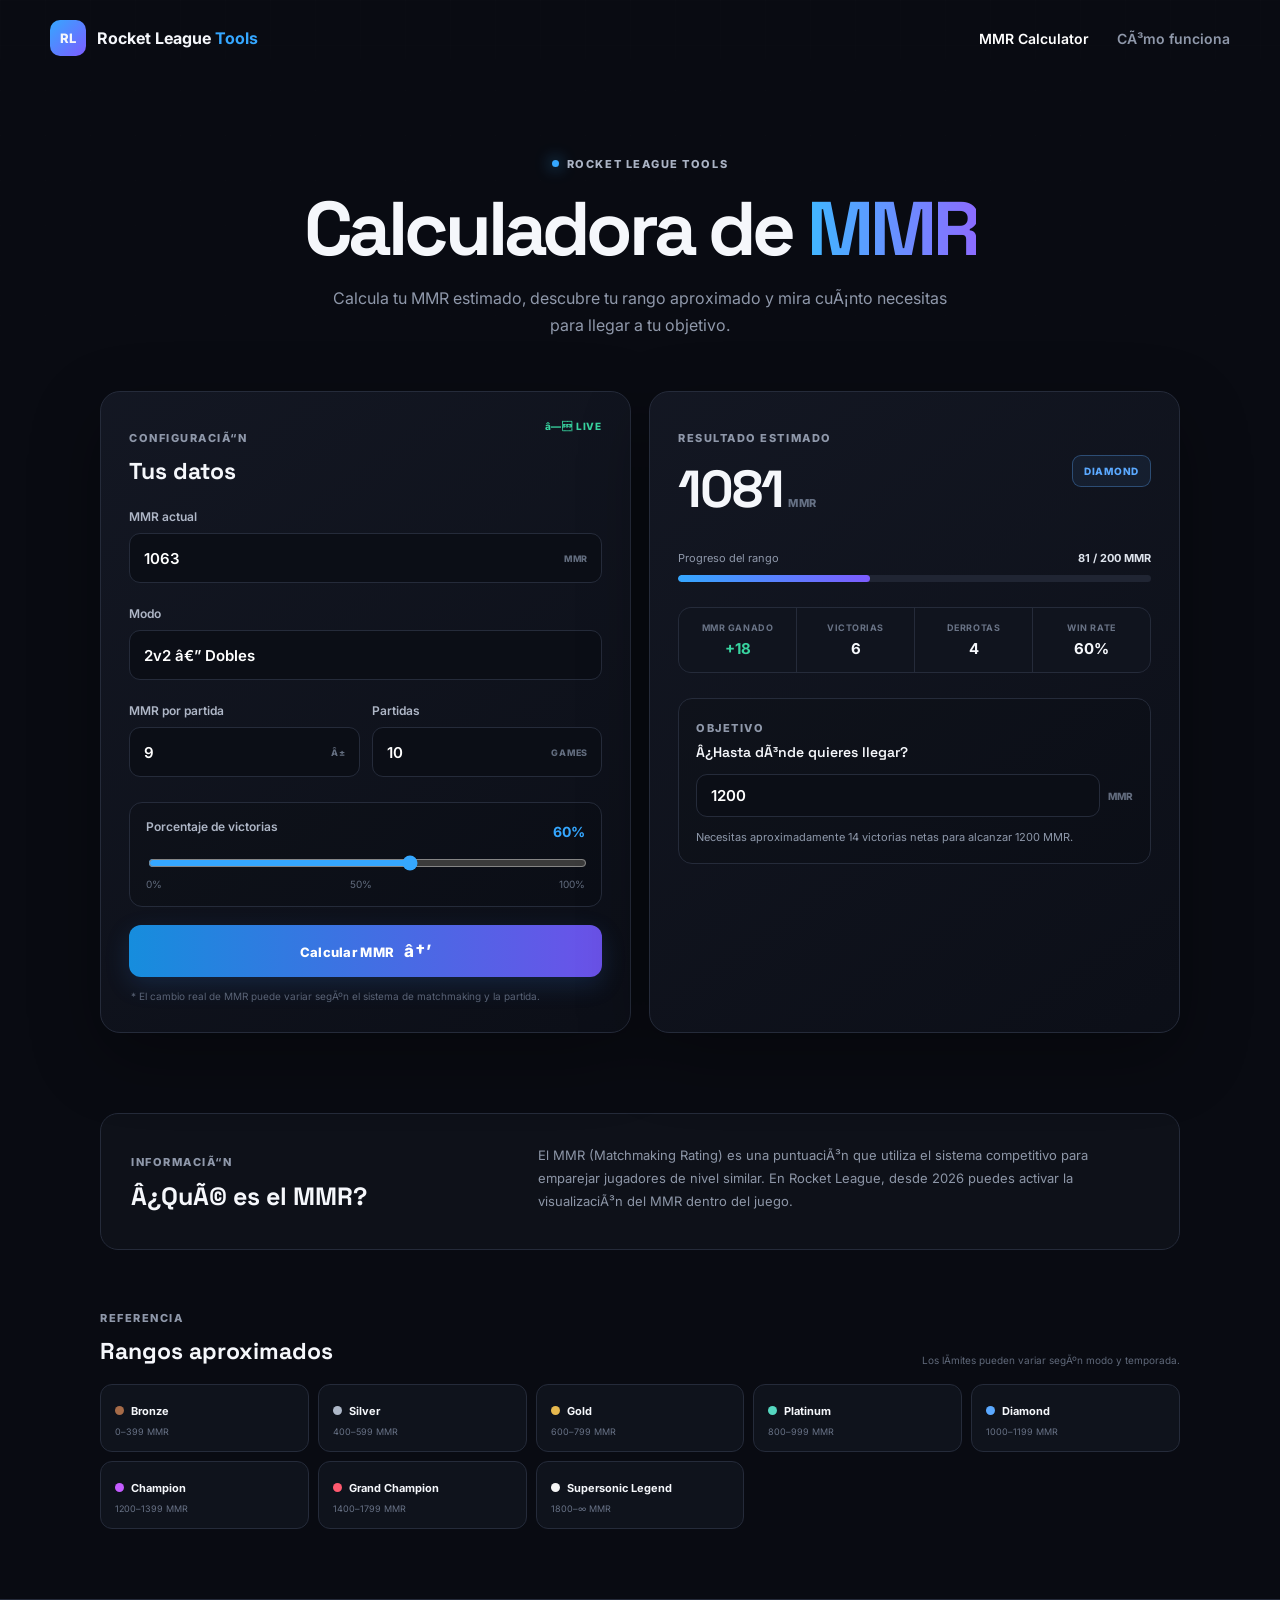
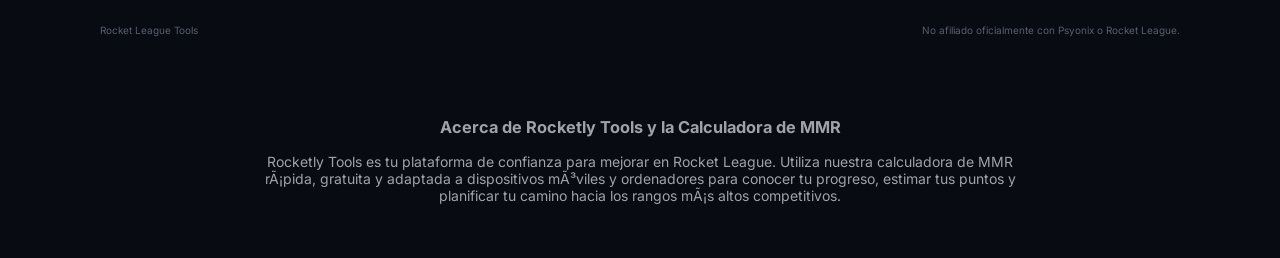
==== index.html @ 60bae9fc "Update index.html" ====
<!DOCTYPE html>
<html lang="es">
<head>
  <meta name="google-site-verification" content="QloQF7c6THnlkx6HVAvSTk
  <meta charset="UTF-8">
  <meta name="viewport" content="width=device-width, initial-scale=1.0">
  <meta name="theme-color" content="#090b12">
  <meta name="description" content="Rocket League Tools — calculadora de MMR rápida y responsive.">
  <title>Rocket League Tools — MMR Calculator</title>
  <link rel="canonical" href="https://hugocarrioncamero2011.github.io/rocketly-tools/">
  <meta property="og:title" content="Rocket League Tools – Calculadora de MMR">
<meta property="og:description" content="Calcula tu MMR estimado, descubre tu rango aproximado y mira cuánto necesitas para llegar a tu objetivo.">
<meta property="og:url" content="https://hugocarrioncamero2011.github.io/rocketly-tools/">
<meta property="og:type" content="website">
  <meta name="twitter:card" content="summary">
<meta name="twitter:title" content="Rocket League Tools – Calculadora de MMR">
<meta name="twitter:description" content="Calcula tu MMR estimado, descubre tu rango aproximado y mira cuánto necesitas para llegar a tu objetivo.">
  <link rel="stylesheet" href="style.css">
</head>
<body>
  <div class="bg-grid"></div>

  <header class="site-header">
   <a class="brand" href="#" title="Rocketly Tools - Calculadora de MMR para Rocket League">
      <span class="brand-mark">RL</span>
      <span>Rocket League <b>Tools</b></span>
    </a>
    <nav>
      <a class="active" href="#calculator">MMR Calculator</a>
      <a href="#how">Cómo funciona</a>
    </nav>
  </header>

  <main>
    <section class="hero">
      <div class="eyebrow"><span></span> ROCKET LEAGUE TOOLS</div>
      <h1>Calculadora de <em>MMR</em></h1>
      <p>Calcula tu MMR estimado, descubre tu rango aproximado y mira cuánto necesitas para llegar a tu objetivo.</p>
    </section>

    <section id="calculator" class="calculator-layout">
      <div class="card form-card">
        <div class="card-heading">
          <div>
            <p class="label">CONFIGURACIÓN</p>
            <h2>Tus datos</h2>
          </div>
          <div class="live-dot">● LIVE</div>
        </div>

        <div class="field">
          <label for="mmr">MMR actual</label>
          <div class="input-wrap">
            <input id="mmr" type="number" min="0" max="5000" value="1063" inputmode="numeric">
            <span>MMR</span>
          </div>
        </div>

        <div class="field">
          <label for="playlist">Modo</label>
          <select id="playlist">
            <option value="2v2">2v2 — Dobles</option>
            <option value="3v3">3v3 — Estándar</option>
            <option value="1v1">1v1 — Duelo</option>
          </select>
        </div>

        <div class="two-cols">
          <div class="field">
            <label for="change">MMR por partida</label>
            <div class="input-wrap">
              <input id="change" type="number" min="1" max="100" value="9" inputmode="numeric">
              <span>±</span>
            </div>
          </div>
          <div class="field">
            <label for="games">Partidas</label>
            <div class="input-wrap">
              <input id="games" type="number" min="0" max="1000" value="10" inputmode="numeric">
              <span>GAMES</span>
            </div>
          </div>
        </div>

        <div class="winrate-box">
          <div class="winrate-top">
            <label>Porcentaje de victorias</label>
            <strong id="winrateValue">60%</strong>
          </div>
          <input id="winrate" class="range" type="range" min="0" max="100" value="60">
          <div class="range-labels"><span>0%</span><span>50%</span><span>100%</span></div>
        </div>

        <button id="calculate" class="primary-btn">Calcular MMR <span>→</span></button>
        <p class="note">* El cambio real de MMR puede variar según el sistema de matchmaking y la partida.</p>
      </div>

      <div class="card result-card">
        <div class="result-top">
          <div>
            <p class="label">RESULTADO ESTIMADO</p>
            <div class="mmr-result"><span id="resultMmr">1072</span><small>MMR</small></div>
          </div>
          <div id="rankBadge" class="rank-badge diamond">DIAMOND III</div>
        </div>

        <div class="progress-section">
          <div class="progress-info">
            <span>Progreso del rango</span>
            <strong id="progressText">—</strong>
          </div>
          <div class="progress-track"><div id="progressBar" class="progress-bar"></div></div>
        </div>

        <div class="stats-grid">
          <div class="stat">
            <span>MMR ganado</span>
            <strong id="gained">+9</strong>
          </div>
          <div class="stat">
            <span>Victorias</span>
            <strong id="wins">6</strong>
          </div>
          <div class="stat">
            <span>Derrotas</span>
            <strong id="losses">4</strong>
          </div>
          <div class="stat">
            <span>Win rate</span>
            <strong id="resultWinrate">60%</strong>
          </div>
        </div>

        <div class="target-box">
          <div>
            <span class="label">OBJETIVO</span>
            <h3>¿Hasta dónde quieres llegar?</h3>
          </div>
          <div class="target-row">
            <input id="target" type="number" min="0" max="5000" value="1200" inputmode="numeric">
            <span>MMR</span>
          </div>
          <div id="targetResult" class="target-result">Necesitas aproximadamente 16 victorias netas para alcanzar 1200 MMR.</div>
        </div>
      </div>
    </section>

    <section id="how" class="info-section">
      <div>
        <p class="label">INFORMACIÓN</p>
        <h2>¿Qué es el MMR?</h2>
      </div>
      <p>El MMR (Matchmaking Rating) es una puntuación que utiliza el sistema competitivo para emparejar jugadores de nivel similar. En Rocket League, desde 2026 puedes activar la visualización del MMR dentro del juego.</p>
    </section>

    <section class="ranks-section">
      <div class="section-title">
        <div>
          <p class="label">REFERENCIA</p>
          <h2>Rangos aproximados</h2>
        </div>
        <span>Los límites pueden variar según modo y temporada.</span>
      </div>
      <div id="rankList" class="rank-list"></div>
    </section>
  </main>

  <footer>
    <span>Rocket League Tools</span>
    <span>No afiliado oficialmente con Psyonix o Rocket League.</span>
  </footer>
  <section style="padding: 40px 20px; max-width: 800px; margin: 0 auto; color: #a1a1aa; font-size: 14px; text-align: center;">
    <h3>Acerca de Rocketly Tools y la Calculadora de MMR</h3>
    <p>Rocketly Tools es tu plataforma de confianza para mejorar en Rocket League. Utiliza nuestra calculadora de MMR rápida, gratuita y adaptada a dispositivos móviles y ordenadores para conocer tu progreso, estimar tus puntos y planificar tu camino hacia los rangos más altos competitivos.</p>
</section>

  <script src="script.js"></script>
</body>
</html>
---- style.css ----
@import url('https://fonts.googleapis.com/css2?family=Inter:wght@400;500;600;700;800&family=Space+Grotesk:wght@500;600;700&display=swap');

:root{
  --bg:#090b12;
  --panel:#10131d;
  --panel2:#151925;
  --border:#252b3a;
  --text:#f5f7fb;
  --muted:#8f98aa;
  --accent:#35a7ff;
  --accent2:#7c5cff;
  --green:#38d39f;
  --danger:#ff6b81;
  --shadow:0 24px 70px rgba(0,0,0,.32);
}
*{box-sizing:border-box}
html{scroll-behavior:smooth}
body{
  margin:0;background:var(--bg);color:var(--text);
  font-family:Inter,system-ui,sans-serif;min-height:100vh;overflow-x:hidden
}
.bg-grid{
  position:fixed;inset:0;pointer-events:none;opacity:.35;
  background-image:linear-gradient(rgba(255,255,255,.025) 1px,transparent 1px),
  linear-gradient(90deg,rgba(255,255,255,.025) 1px,transparent 1px);
  background-size:45px 45px;
  mask-image:linear-gradient(to bottom,black,transparent 78%)
}
.site-header{
  width:min(1180px,calc(100% - 40px));margin:auto;height:76px;
  display:flex;align-items:center;justify-content:space-between;position:relative;z-index:2
}
.brand{display:flex;align-items:center;gap:11px;color:var(--text);text-decoration:none;font-weight:700}
.brand b{color:var(--accent)}
.brand-mark{
  width:36px;height:36px;border-radius:10px;display:grid;place-items:center;
  background:linear-gradient(135deg,var(--accent),var(--accent2));font-size:13px;font-weight:800
}
nav{display:flex;gap:28px}
nav a{color:var(--muted);text-decoration:none;font-size:14px;font-weight:600}
nav a:hover,nav a.active{color:#fff}
main{width:min(1080px,calc(100% - 40px));margin:auto;position:relative;z-index:1}
.hero{text-align:center;padding:75px 0 52px}
.eyebrow,.label{font-size:11px;letter-spacing:.14em;font-weight:800;color:var(--muted)}
.eyebrow{display:inline-flex;align-items:center;gap:8px;color:#aab3c4}
.eyebrow span{width:7px;height:7px;border-radius:50%;background:var(--accent);box-shadow:0 0 16px var(--accent)}
.hero h1{
  font-family:"Space Grotesk",sans-serif;font-size:clamp(42px,7vw,76px);
  line-height:1;margin:20px 0 18px;letter-spacing:-.055em
}
.hero h1 em{font-style:normal;background:linear-gradient(90deg,#40b7ff,#8b6cff);
  -webkit-background-clip:text;background-clip:text;color:transparent}
.hero p{max-width:640px;margin:auto;color:var(--muted);font-size:16px;line-height:1.7}
.calculator-layout{display:grid;grid-template-columns:1fr 1fr;gap:18px}
.card{
  background:linear-gradient(145deg,rgba(20,24,36,.96),rgba(12,15,24,.98));
  border:1px solid var(--border);border-radius:20px;box-shadow:var(--shadow)
}
.form-card{padding:28px}
.card-heading,.result-top,.progress-info,.winrate-top,.section-title{display:flex;justify-content:space-between;align-items:flex-start}
.card-heading h2,.section-title h2{font:700 23px "Space Grotesk";margin:7px 0 0}
.live-dot{font-size:10px;color:var(--green);font-weight:800;letter-spacing:.08em}
.field{margin-top:23px}
.field label,.winrate-top label{display:block;font-size:12px;color:#aeb6c6;font-weight:600;margin-bottom:9px}
.input-wrap{position:relative}
input,select{
  width:100%;height:50px;border-radius:11px;border:1px solid var(--border);
  background:#0b0e16;color:#fff;outline:none;padding:0 14px;font:600 15px Inter;
  transition:.2s
}
.input-wrap input{padding-right:58px}
.input-wrap span{position:absolute;right:14px;top:50%;transform:translateY(-50%);
  font-size:9px;font-weight:800;color:#626c7e;letter-spacing:.08em}
input:focus,select:focus{border-color:#3d8fca;box-shadow:0 0 0 3px rgba(53,167,255,.08)}
select{appearance:none}
.two-cols{display:grid;grid-template-columns:1fr 1fr;gap:12px}
.winrate-box{margin-top:25px;padding:16px;border:1px solid var(--border);border-radius:13px;background:rgba(0,0,0,.13)}
.winrate-top{align-items:center}
.winrate-top strong{font-size:14px;color:var(--accent)}
.range{height:auto;padding:0;border:0;accent-color:var(--accent);background:transparent;margin-top:12px}
.range-labels{display:flex;justify-content:space-between;color:#626c7e;font-size:10px;margin-top:3px}
.primary-btn{
  width:100%;height:52px;border:0;border-radius:12px;margin-top:18px;cursor:pointer;
  color:white;font:800 13px Inter;letter-spacing:.02em;
  background:linear-gradient(90deg,#168ddd,#6b52e9);box-shadow:0 8px 24px rgba(53,130,230,.18)
}
.primary-btn:hover{filter:brightness(1.1);transform:translateY(-1px)}
.primary-btn span{margin-left:7px;font-size:17px}
.note{color:#596376;font-size:10px;line-height:1.5;margin:12px 2px 0}
.result-card{padding:28px}
.result-top{align-items:center}
.mmr-result{font:800 52px "Space Grotesk";letter-spacing:-.04em;margin-top:8px}
.mmr-result small{font:800 11px Inter;color:#657084;letter-spacing:.08em;margin-left:5px}
.rank-badge{padding:9px 11px;border-radius:9px;font-size:10px;font-weight:800;letter-spacing:.07em;background:rgba(53,167,255,.1);color:#55b6ff;border:1px solid rgba(53,167,255,.2)}
.progress-section{margin-top:29px}
.progress-info{font-size:11px;color:var(--muted);align-items:center}
.progress-info strong{color:#dfe5ee}
.progress-track{height:7px;background:#202533;border-radius:20px;margin-top:10px;overflow:hidden}
.progress-bar{height:100%;width:0;border-radius:20px;background:linear-gradient(90deg,var(--accent),var(--accent2));transition:.4s}
.stats-grid{display:grid;grid-template-columns:repeat(4,1fr);gap:1px;margin:25px 0;background:var(--border);border:1px solid var(--border);border-radius:13px;overflow:hidden}
.stat{background:#10141e;padding:14px 8px;text-align:center}
.stat span{display:block;color:#697386;font-size:9px;font-weight:700;text-transform:uppercase;letter-spacing:.06em}
.stat strong{display:block;margin-top:6px;font-size:15px}
.stat:nth-child(1) strong{color:var(--green)}
.target-box{border:1px solid var(--border);border-radius:14px;padding:17px;background:rgba(0,0,0,.12)}
.target-box h3{font:600 14px "Space Grotesk";margin:7px 0 13px}
.target-row{display:flex;align-items:center;gap:8px}
.target-row input{height:43px}
.target-row span{font-size:10px;color:#626c7e;font-weight:800}
.target-result{font-size:11px;line-height:1.5;color:#8e98aa;margin-top:12px}
.info-section{
  display:grid;grid-template-columns:.75fr 1.25fr;gap:40px;margin:80px 0 50px;
  padding:30px;border:1px solid var(--border);border-radius:18px;background:#0e1119
}
.info-section h2{font:700 25px "Space Grotesk";margin:7px 0}
.info-section>p{color:#8d96a7;line-height:1.75;font-size:13px;margin:0}
.ranks-section{padding-bottom:70px}
.section-title{align-items:end;margin-bottom:18px}
.section-title>span{color:#5f6879;font-size:10px}
.rank-list{display:grid;grid-template-columns:repeat(5,1fr);gap:9px}
.rank-item{padding:14px;border:1px solid var(--border);border-radius:12px;background:#0f131c}
.rank-item .dot{width:9px;height:9px;border-radius:50%;background:var(--rank-color);display:inline-block;margin-right:7px}
.rank-item strong{font-size:11px}
.rank-item small{display:block;color:#687286;font-size:9px;margin-top:7px}
footer{
  border-top:1px solid var(--border);padding:24px max(20px,calc((100vw - 1080px)/2));
  display:flex;justify-content:space-between;color:#555e70;font-size:10px;gap:20px
}
@media(max-width:800px){
  .site-header{height:64px;width:min(100% - 28px,1080px)}
  nav{display:none}
  main{width:calc(100% - 28px)}
  .hero{padding:55px 0 35px}
  .hero h1{font-size:46px}
  .calculator-layout{grid-template-columns:1fr}
  .info-section{grid-template-columns:1fr;gap:12px;margin-top:55px}
  .rank-list{grid-template-columns:repeat(2,1fr)}
  footer{flex-direction:column;padding:22px 14px}
}
@media(max-width:430px){
  .hero h1{font-size:39px}
  .form-card,.result-card{padding:20px}
  .two-cols{gap:8px}
  .stats-grid{grid-template-columns:repeat(2,1fr)}
  .mmr-result{font-size:43px}
  .rank-badge{font-size:8px;padding:8px}
}
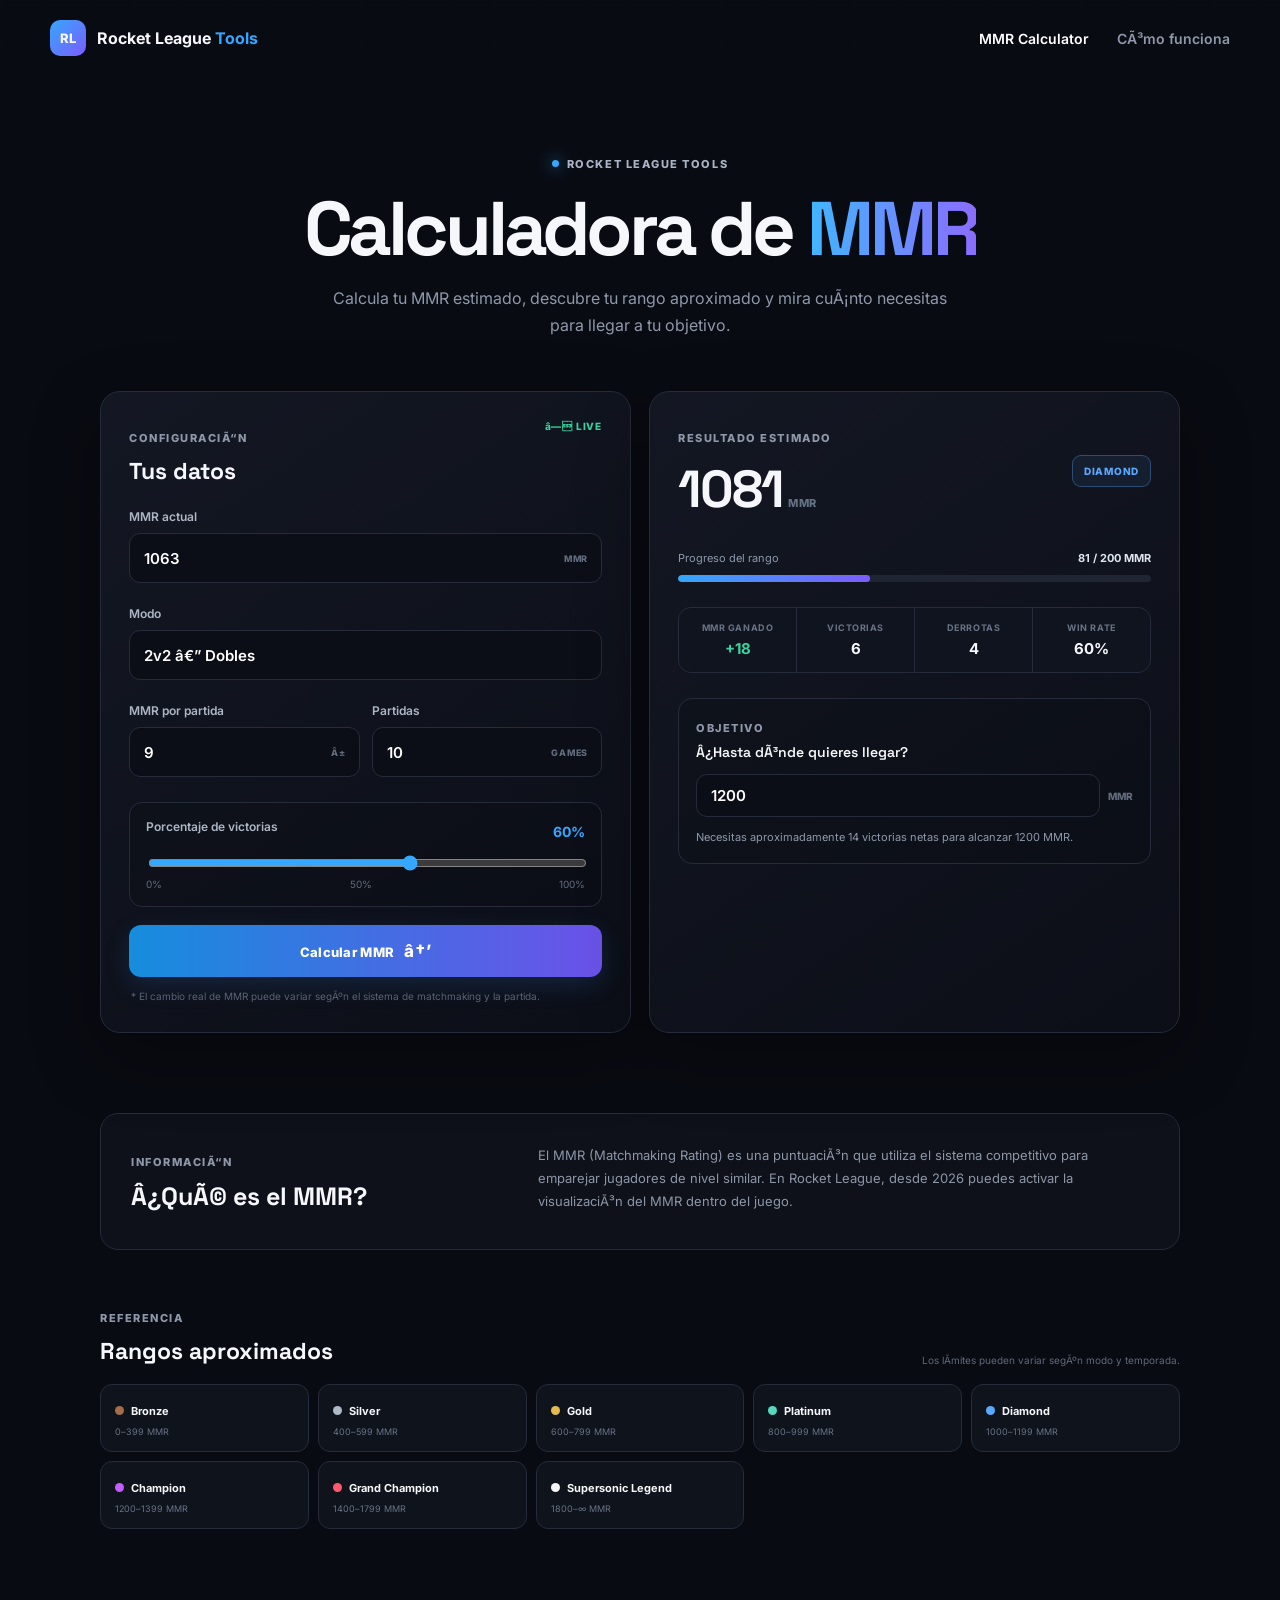
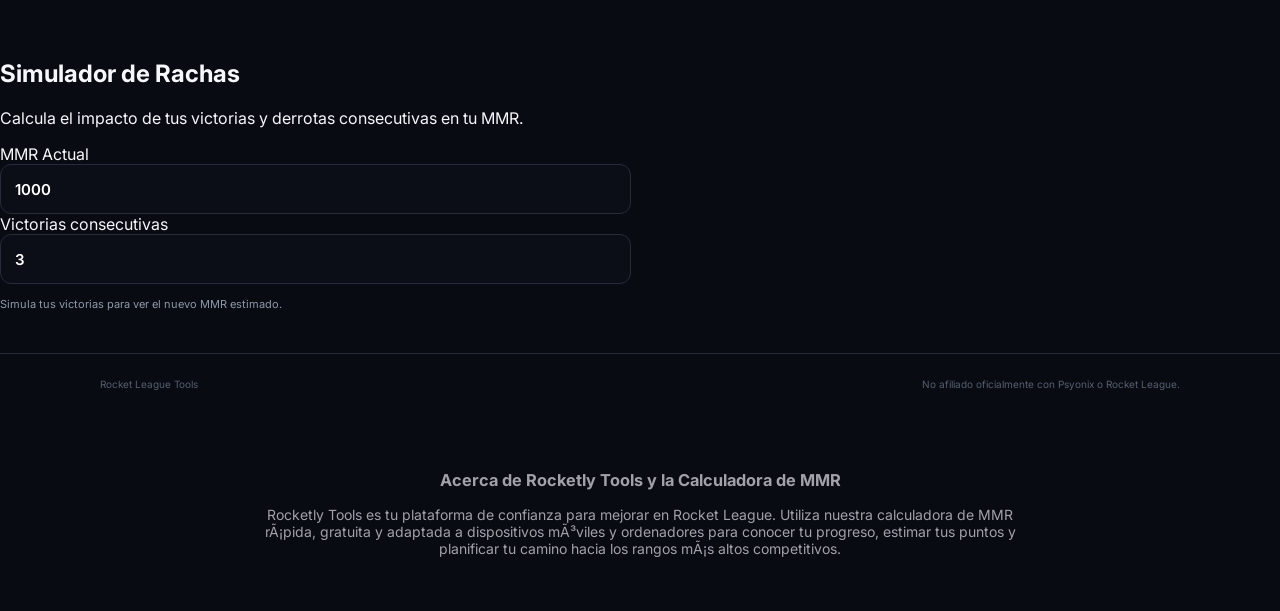
==== commit 8b1292d6: "Update index.html" ====
--- a/index.html
+++ b/index.html
@@ -164,6 +164,21 @@
       <div id="rankList" class="rank-list"></div>
     </section>
   </main>
+  <section id="streak-calculator" class="calculator-layout" style="margin-top: 40px; margin-bottom: 40px;">
+    <div class="calculator-card">
+        <h2>Simulador de Rachas</h2>
+        <p>Calcula el impacto de tus victorias y derrotas consecutivas en tu MMR.</p>
+        <div class="input-group">
+            <label for="currentStreakMMR">MMR Actual</label>
+            <input id="currentStreakMMR" type="number" min="0" max="5000" value="1000" inputmode="numeric">
+        </div>
+        <div class="input-group">
+            <label for="winsStreak">Victorias consecutivas</label>
+            <input id="winsStreak" type="number" min="0" max="50" value="3" inputmode="numeric">
+        </div>
+        <div id="streakResult" class="target-result">Simula tus victorias para ver el nuevo MMR estimado.</div>
+    </div>
+</section>
 
   <footer>
     <span>Rocket League Tools</span>
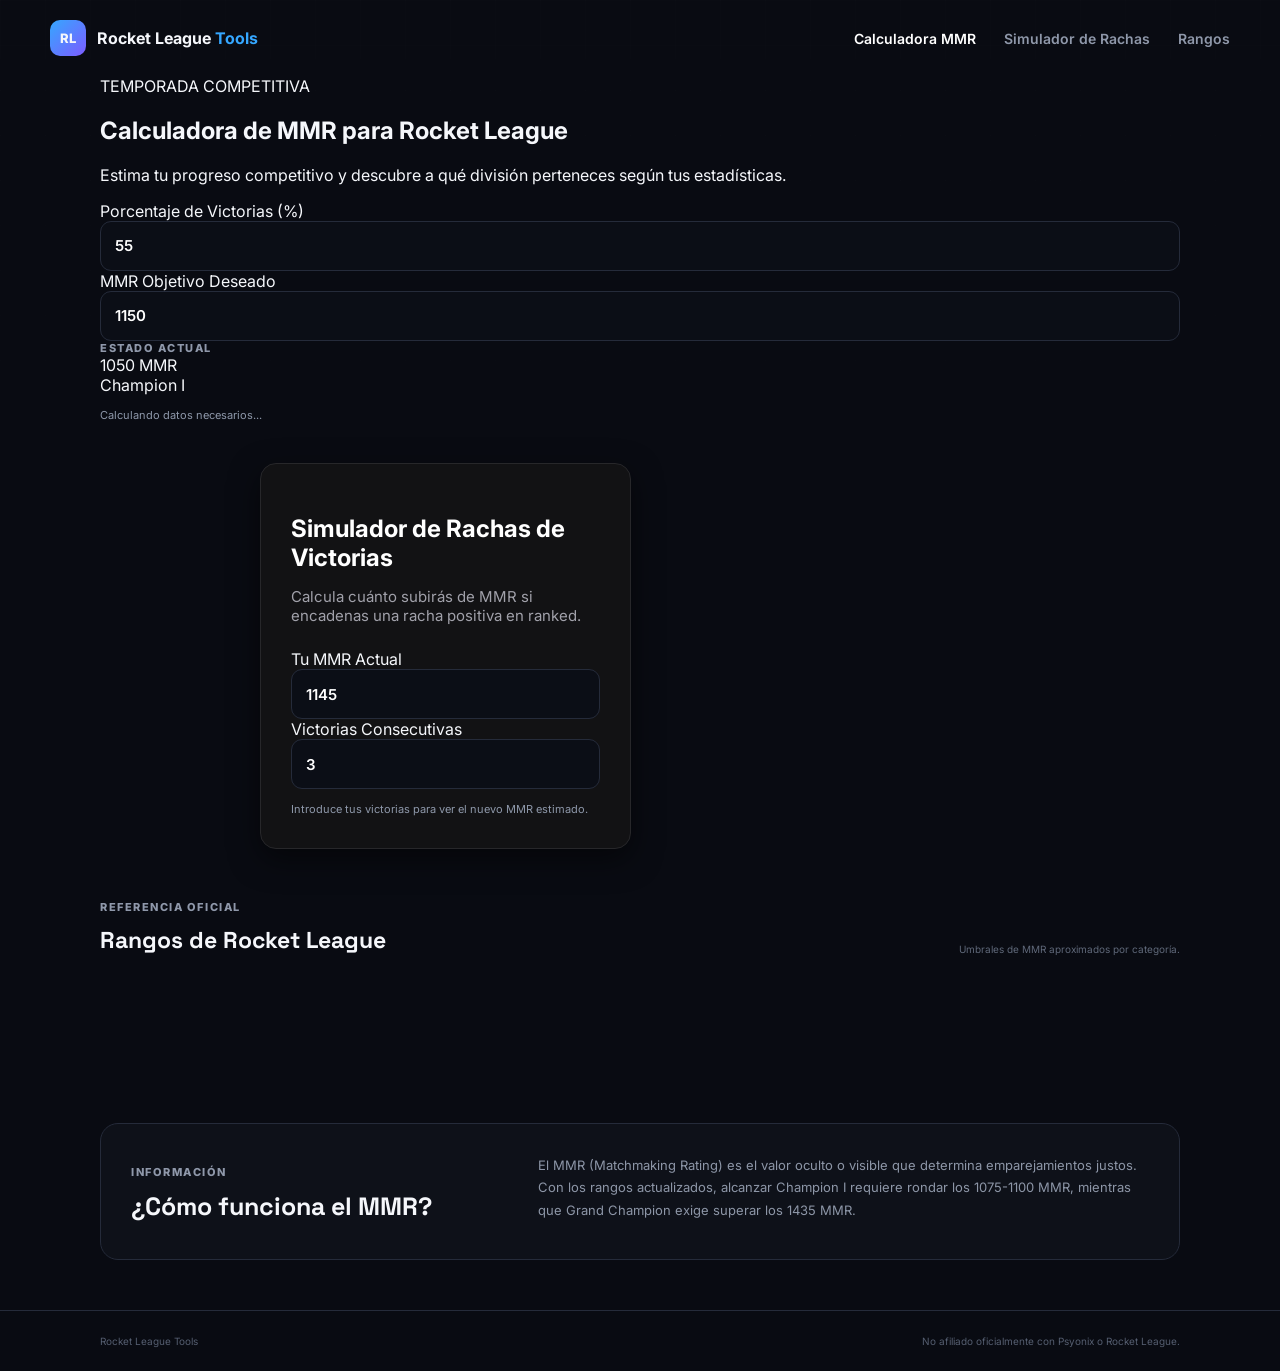
==== commit 6bd7ca1a: "Update index.html" ====
--- a/index.html
+++ b/index.html
@@ -1,194 +1,108 @@
 <!DOCTYPE html>
 <html lang="es">
 <head>
-  <meta name="google-site-verification" content="QloQF7c6THnlkx6HVAvSTk
-  <meta charset="UTF-8">
-  <meta name="viewport" content="width=device-width, initial-scale=1.0">
-  <meta name="theme-color" content="#090b12">
-  <meta name="description" content="Rocket League Tools — calculadora de MMR rápida y responsive.">
-  <title>Rocket League Tools — MMR Calculator</title>
-  <link rel="canonical" href="https://hugocarrioncamero2011.github.io/rocketly-tools/">
-  <meta property="og:title" content="Rocket League Tools – Calculadora de MMR">
-<meta property="og:description" content="Calcula tu MMR estimado, descubre tu rango aproximado y mira cuánto necesitas para llegar a tu objetivo.">
-<meta property="og:url" content="https://hugocarrioncamero2011.github.io/rocketly-tools/">
-<meta property="og:type" content="website">
-  <meta name="twitter:card" content="summary">
-<meta name="twitter:title" content="Rocket League Tools – Calculadora de MMR">
-<meta name="twitter:description" content="Calcula tu MMR estimado, descubre tu rango aproximado y mira cuánto necesitas para llegar a tu objetivo.">
-  <link rel="stylesheet" href="style.css">
+    <meta name="google-site-verification" content="Q1oQf7C6Thn1kx6HVASTk">
+    <meta charset="UTF-8">
+    <meta name="viewport" content="width=device-width, initial-scale=1.0">
+    <meta name="theme-color" content="#090b12">
+    <meta name="description" content="Rocketly Tools - Calculadora de MMR y rachas para Rocket League. Comprueba tus rangos y planifica tus partidas.">
+    <title>Rocketly Tools — Calculadora de MMR y Rachas para Rocket League</title>
+    <link rel="canonical" href="https://hugocarrioncamero2011.github.io/rocketly-tools/">
+    <meta property="og:title" content="Rocketly Tools - Calculadora de MMR y Rachas">
+    <meta property="og:description" content="Calcula tu MMR estimado, descubre tu rango real en Rocket League y simula tus rachas de victorias.">
+    <meta property="og:url" content="https://hugocarrioncamero2011.github.io/rocketly-tools/">
+    <meta property="og:type" content="website">
+    <meta name="twitter:card" content="summary">
+    <meta name="twitter:title" content="Rocketly Tools - Calculadora de MMR">
+    <meta name="twitter:description" content="Herramientas profesionales y rápidas para jugadores de Rocket League.">
+    <link rel="stylesheet" href="style.css">
 </head>
 <body>
-  <div class="bg-grid"></div>
+    <div class="bg-grid"></div>
 
-  <header class="site-header">
-   <a class="brand" href="#" title="Rocketly Tools - Calculadora de MMR para Rocket League">
-      <span class="brand-mark">RL</span>
-      <span>Rocket League <b>Tools</b></span>
-    </a>
-    <nav>
-      <a class="active" href="#calculator">MMR Calculator</a>
-      <a href="#how">Cómo funciona</a>
-    </nav>
-  </header>
+    <header class="site-header">
+        <a class="brand" href="#" title="Rocketly Tools - Calculadora de MMR para Rocket League">
+            <span class="brand-mark">RL</span>
+            <span>Rocket League <b>Tools</b></span>
+        </a>
+        <nav>
+            <a class="active" href="#calculator">Calculadora MMR</a>
+            <a href="#streak-calculator">Simulador de Rachas</a>
+            <a href="#ranks">Rangos</a>
+        </nav>
+    </header>
 
-  <main>
-    <section class="hero">
-      <div class="eyebrow"><span></span> ROCKET LEAGUE TOOLS</div>
-      <h1>Calculadora de <em>MMR</em></h1>
-      <p>Calcula tu MMR estimado, descubre tu rango aproximado y mira cuánto necesitas para llegar a tu objetivo.</p>
-    </section>
+    <main>
+        <!-- HERO / CALCULADORA DE MMR -->
+        <section id="calculator" class="hero-section">
+            <div class="hero-content">
+                <span class="badge">TEMPORADA COMPETITIVA</span>
+                <h1>Calculadora de MMR para Rocket League</h1>
+                <p>Estima tu progreso competitivo y descubre a qué división perteneces según tus estadísticas.</p>
+            </div>
 
-    <section id="calculator" class="calculator-layout">
-      <div class="card form-card">
-        <div class="card-heading">
-          <div>
-            <p class="label">CONFIGURACIÓN</p>
-            <h2>Tus datos</h2>
-          </div>
-          <div class="live-dot">● LIVE</div>
-        </div>
+            <div class="calculator-card">
+                <div class="input-group">
+                    <label for="winrate">Porcentaje de Victorias (%)</label>
+                    <input id="winrate" type="number" min="0" max="100" value="55" inputmode="numeric">
+                </div>
+                <div class="input-group">
+                    <label for="target">MMR Objetivo Deseado</label>
+                    <input id="target" type="number" min="0" max="3000" value="1150" inputmode="numeric">
+                </div>
+                <div class="result-box">
+                    <div class="label">ESTADO ACTUAL</div>
+                    <div id="resultMmr" class="big-number">1050 MMR</div>
+                    <div id="resultRank" class="rank-name">Champion I</div>
+                </div>
+                <div id="targetResult" class="target-result">Calculando datos necesarios...</div>
+            </div>
+        </section>
 
-        <div class="field">
-          <label for="mmr">MMR actual</label>
-          <div class="input-wrap">
-            <input id="mmr" type="number" min="0" max="5000" value="1063" inputmode="numeric">
-            <span>MMR</span>
-          </div>
-        </div>
+        <!-- SIMULADOR DE RACHAS -->
+        <section id="streak-calculator" class="calculator-layout">
+            <div class="calculator-card">
+                <h2>Simulador de Rachas de Victorias</h2>
+                <p>Calcula cuánto subirás de MMR si encadenas una racha positiva en ranked.</p>
+                <div class="input-group">
+                    <label for="currentStreakMMR">Tu MMR Actual</label>
+                    <input id="currentStreakMMR" type="number" min="0" max="3000" value="1145" inputmode="numeric">
+                </div>
+                <div class="input-group">
+                    <label for="winsStreak">Victorias Consecutivas</label>
+                    <input id="winsStreak" type="number" min="0" max="50" value="3" inputmode="numeric">
+                </div>
+                <div id="streakResult" class="target-result">Introduce tus victorias para ver el nuevo MMR estimado.</div>
+            </div>
+        </section>
 
-        <div class="field">
-          <label for="playlist">Modo</label>
-          <select id="playlist">
-            <option value="2v2">2v2 — Dobles</option>
-            <option value="3v3">3v3 — Estándar</option>
-            <option value="1v1">1v1 — Duelo</option>
-          </select>
-        </div>
+        <!-- SECCIÓN DE RANGOS REALES -->
+        <section id="ranks" class="ranks-section">
+            <div class="section-title">
+                <div>
+                    <p class="label">REFERENCIA OFICIAL</p>
+                    <h2>Rangos de Rocket League</h2>
+                </div>
+                <span>Umbrales de MMR aproximados por categoría.</span>
+            </div>
+            <div id="rankList" class="rank-list"></div>
+        </section>
 
-        <div class="two-cols">
-          <div class="field">
-            <label for="change">MMR por partida</label>
-            <div class="input-wrap">
-              <input id="change" type="number" min="1" max="100" value="9" inputmode="numeric">
-              <span>±</span>
+        <!-- INFORMACIÓN SEO -->
+        <section class="info-section">
+            <div>
+                <p class="label">INFORMACIÓN</p>
+                <h2>¿Cómo funciona el MMR?</h2>
             </div>
-          </div>
-          <div class="field">
-            <label for="games">Partidas</label>
-            <div class="input-wrap">
-              <input id="games" type="number" min="0" max="1000" value="10" inputmode="numeric">
-              <span>GAMES</span>
-            </div>
-          </div>
-        </div>
+            <p>El MMR (Matchmaking Rating) es el valor oculto o visible que determina emparejamientos justos. Con los rangos actualizados, alcanzar Champion I requiere rondar los 1075-1100 MMR, mientras que Grand Champion exige superar los 1435 MMR.</p>
+        </section>
+    </main>
 
-        <div class="winrate-box">
-          <div class="winrate-top">
-            <label>Porcentaje de victorias</label>
-            <strong id="winrateValue">60%</strong>
-          </div>
-          <input id="winrate" class="range" type="range" min="0" max="100" value="60">
-          <div class="range-labels"><span>0%</span><span>50%</span><span>100%</span></div>
-        </div>
+    <footer class="footer">
+        <span>Rocket League Tools</span>
+        <span>No afiliado oficialmente con Psyonix o Rocket League.</span>
+    </footer>
 
-        <button id="calculate" class="primary-btn">Calcular MMR <span>→</span></button>
-        <p class="note">* El cambio real de MMR puede variar según el sistema de matchmaking y la partida.</p>
-      </div>
-
-      <div class="card result-card">
-        <div class="result-top">
-          <div>
-            <p class="label">RESULTADO ESTIMADO</p>
-            <div class="mmr-result"><span id="resultMmr">1072</span><small>MMR</small></div>
-          </div>
-          <div id="rankBadge" class="rank-badge diamond">DIAMOND III</div>
-        </div>
-
-        <div class="progress-section">
-          <div class="progress-info">
-            <span>Progreso del rango</span>
-            <strong id="progressText">—</strong>
-          </div>
-          <div class="progress-track"><div id="progressBar" class="progress-bar"></div></div>
-        </div>
-
-        <div class="stats-grid">
-          <div class="stat">
-            <span>MMR ganado</span>
-            <strong id="gained">+9</strong>
-          </div>
-          <div class="stat">
-            <span>Victorias</span>
-            <strong id="wins">6</strong>
-          </div>
-          <div class="stat">
-            <span>Derrotas</span>
-            <strong id="losses">4</strong>
-          </div>
-          <div class="stat">
-            <span>Win rate</span>
-            <strong id="resultWinrate">60%</strong>
-          </div>
-        </div>
-
-        <div class="target-box">
-          <div>
-            <span class="label">OBJETIVO</span>
-            <h3>¿Hasta dónde quieres llegar?</h3>
-          </div>
-          <div class="target-row">
-            <input id="target" type="number" min="0" max="5000" value="1200" inputmode="numeric">
-            <span>MMR</span>
-          </div>
-          <div id="targetResult" class="target-result">Necesitas aproximadamente 16 victorias netas para alcanzar 1200 MMR.</div>
-        </div>
-      </div>
-    </section>
-
-    <section id="how" class="info-section">
-      <div>
-        <p class="label">INFORMACIÓN</p>
-        <h2>¿Qué es el MMR?</h2>
-      </div>
-      <p>El MMR (Matchmaking Rating) es una puntuación que utiliza el sistema competitivo para emparejar jugadores de nivel similar. En Rocket League, desde 2026 puedes activar la visualización del MMR dentro del juego.</p>
-    </section>
-
-    <section class="ranks-section">
-      <div class="section-title">
-        <div>
-          <p class="label">REFERENCIA</p>
-          <h2>Rangos aproximados</h2>
-        </div>
-        <span>Los límites pueden variar según modo y temporada.</span>
-      </div>
-      <div id="rankList" class="rank-list"></div>
-    </section>
-  </main>
-  <section id="streak-calculator" class="calculator-layout" style="margin-top: 40px; margin-bottom: 40px;">
-    <div class="calculator-card">
-        <h2>Simulador de Rachas</h2>
-        <p>Calcula el impacto de tus victorias y derrotas consecutivas en tu MMR.</p>
-        <div class="input-group">
-            <label for="currentStreakMMR">MMR Actual</label>
-            <input id="currentStreakMMR" type="number" min="0" max="5000" value="1000" inputmode="numeric">
-        </div>
-        <div class="input-group">
-            <label for="winsStreak">Victorias consecutivas</label>
-            <input id="winsStreak" type="number" min="0" max="50" value="3" inputmode="numeric">
-        </div>
-        <div id="streakResult" class="target-result">Simula tus victorias para ver el nuevo MMR estimado.</div>
-    </div>
-</section>
-
-  <footer>
-    <span>Rocket League Tools</span>
-    <span>No afiliado oficialmente con Psyonix o Rocket League.</span>
-  </footer>
-  <section style="padding: 40px 20px; max-width: 800px; margin: 0 auto; color: #a1a1aa; font-size: 14px; text-align: center;">
-    <h3>Acerca de Rocketly Tools y la Calculadora de MMR</h3>
-    <p>Rocketly Tools es tu plataforma de confianza para mejorar en Rocket League. Utiliza nuestra calculadora de MMR rápida, gratuita y adaptada a dispositivos móviles y ordenadores para conocer tu progreso, estimar tus puntos y planificar tu camino hacia los rangos más altos competitivos.</p>
-</section>
-
-  <script src="script.js"></script>
+    <script src="script.js"></script>
 </body>
 </html>
--- a/style.css
+++ b/style.css
@@ -145,3 +145,26 @@
   .mmr-result{font-size:43px}
   .rank-badge{font-size:8px;padding:8px}
 }
+/* Estilos mejorados para el Simulador de Rachas */
+#streak-calculator {
+    max-width: 800px;
+    margin: 40px auto;
+    padding: 0 20px;
+}
+#streak-calculator .calculator-card {
+    background: #121214;
+    border: 1px solid #27272a;
+    border-radius: 16px;
+    padding: 30px;
+    box-shadow: 0 10px 30px rgba(0,0,0,0.5);
+}
+#streak-calculator h2 {
+    font-size: 24px;
+    margin-bottom: 8px;
+    color: #fff;
+}
+#streak-calculator p {
+    color: #a1a1aa;
+    font-size: 15px;
+    margin-bottom: 24px;
+}
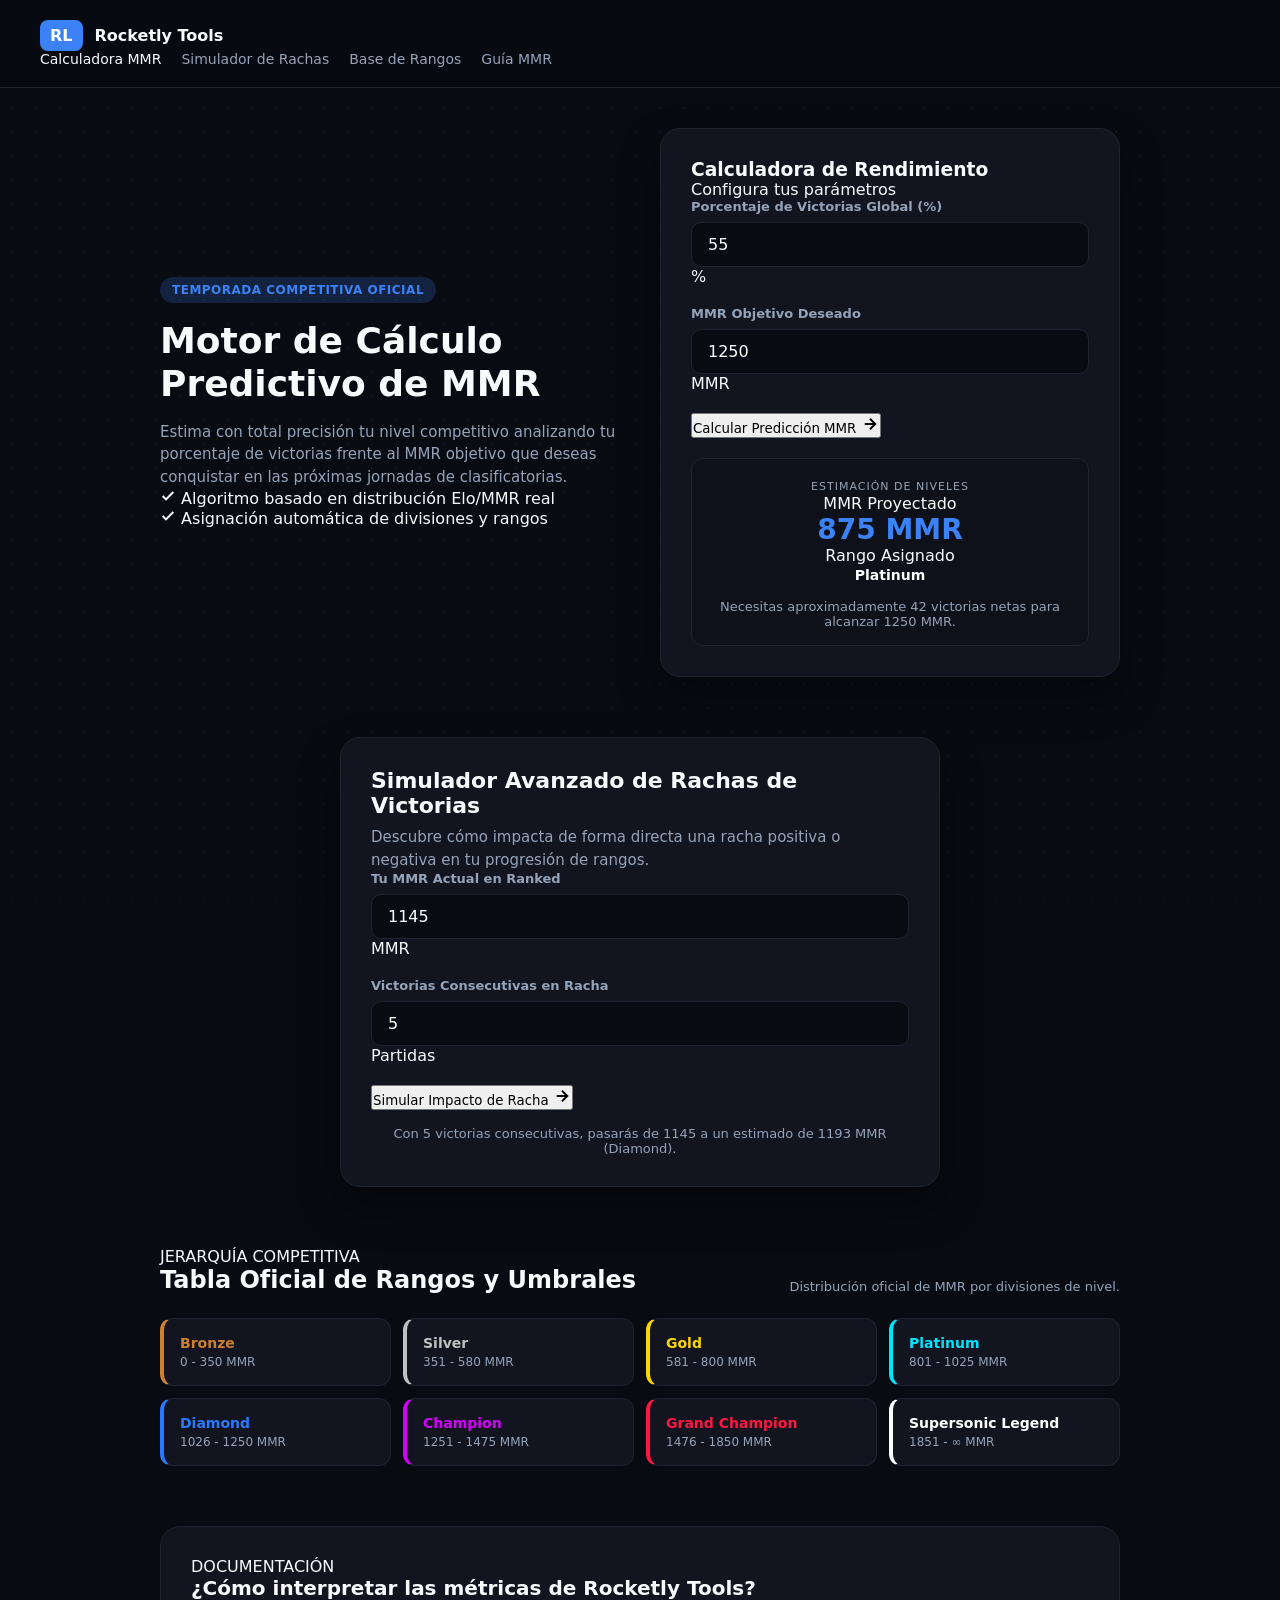
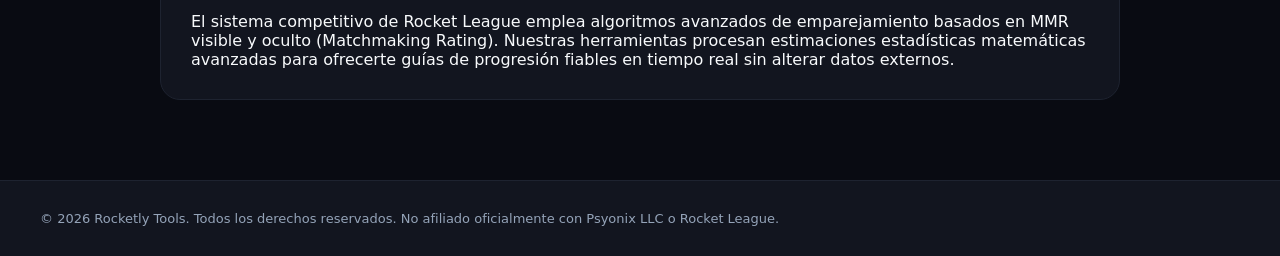
==== commit 68a23ae4: "Update index.html" ====
--- a/index.html
+++ b/index.html
@@ -5,102 +5,174 @@
     <meta charset="UTF-8">
     <meta name="viewport" content="width=device-width, initial-scale=1.0">
     <meta name="theme-color" content="#090b12">
-    <meta name="description" content="Rocketly Tools - Calculadora de MMR y rachas para Rocket League. Comprueba tus rangos y planifica tus partidas.">
-    <title>Rocketly Tools — Calculadora de MMR y Rachas para Rocket League</title>
+    <meta name="description" content="Rocketly Tools - Suite avanzada de herramientas profesionales, calculadora de MMR y simulador de rachas para Rocket League.">
+    <title>Rocketly Tools — Suite Profesional de Utilidades para Rocket League</title>
     <link rel="canonical" href="https://hugocarrioncamero2011.github.io/rocketly-tools/">
-    <meta property="og:title" content="Rocketly Tools - Calculadora de MMR y Rachas">
-    <meta property="og:description" content="Calcula tu MMR estimado, descubre tu rango real en Rocket League y simula tus rachas de victorias.">
+    <meta property="og:title" content="Rocketly Tools - Calculadora de MMR y Rachas Pro">
+    <meta property="og:description" content="Calcula tu MMR estimado con precisión, analiza rangos oficiales y simula tus rachas competitivas.">
     <meta property="og:url" content="https://hugocarrioncamero2011.github.io/rocketly-tools/">
     <meta property="og:type" content="website">
-    <meta name="twitter:card" content="summary">
-    <meta name="twitter:title" content="Rocketly Tools - Calculadora de MMR">
-    <meta name="twitter:description" content="Herramientas profesionales y rápidas para jugadores de Rocket League.">
+    <meta name="twitter:card" content="summary_large_image">
+    <meta name="twitter:title" content="Rocketly Tools - Rocket League Utilities">
+    <meta name="twitter:description" content="Herramientas de alto rendimiento para jugadores competitivos de Rocket League.">
     <link rel="stylesheet" href="style.css">
 </head>
 <body>
     <div class="bg-grid"></div>
+    <div class="ambient-glow"></div>
 
     <header class="site-header">
-        <a class="brand" href="#" title="Rocketly Tools - Calculadora de MMR para Rocket League">
-            <span class="brand-mark">RL</span>
-            <span>Rocket League <b>Tools</b></span>
-        </a>
-        <nav>
-            <a class="active" href="#calculator">Calculadora MMR</a>
-            <a href="#streak-calculator">Simulador de Rachas</a>
-            <a href="#ranks">Rangos</a>
-        </nav>
+        <div class="header-container">
+            <a class="brand" href="#" title="Rocketly Tools - Inicio">
+                <span class="brand-mark">RL</span>
+                <span class="brand-text">Rocketly <b>Tools</b></span>
+            </a>
+            <nav class="site-nav">
+                <a class="nav-link active" href="#calculator">Calculadora MMR</a>
+                <a class="nav-link" href="#streak-calculator">Simulador de Rachas</a>
+                <a class="nav-link" href="#ranks">Base de Rangos</a>
+                <a class="nav-link" href="#info">Guía MMR</a>
+            </nav>
+        </div>
     </header>
 
-    <main>
-        <!-- HERO / CALCULADORA DE MMR -->
+    <main class="main-content">
+        <!-- SECCIÓN HERO Y CALCULADORA DE MMR -->
         <section id="calculator" class="hero-section">
             <div class="hero-content">
-                <span class="badge">TEMPORADA COMPETITIVA</span>
-                <h1>Calculadora de MMR para Rocket League</h1>
-                <p>Estima tu progreso competitivo y descubre a qué división perteneces según tus estadísticas.</p>
+                <div class="badge-wrapper">
+                    <span class="badge">TEMPORADA COMPETITIVA OFICIAL</span>
+                </div>
+                <h1>Motor de Cálculo Predictivo de MMR</h1>
+                <p class="hero-description">
+                    Estima con total precisión tu nivel competitivo analizando tu porcentaje de victorias frente al MMR objetivo que deseas conquistar en las próximas jornadas de clasificatorias.
+                </p>
+                <div class="feature-bullets">
+                    <div class="bullet-item">
+                        <svg width="16" height="16" viewBox="0 0 24 24" fill="none" stroke="currentColor" stroke-width="3"><polyline points="20 6 9 17 4 12"></polyline></svg>
+                        <span>Algoritmo basado en distribución Elo/MMR real</span>
+                    </div>
+                    <div class="bullet-item">
+                        <svg width="16" height="16" viewBox="0 0 24 24" fill="none" stroke="currentColor" stroke-width="3"><polyline points="20 6 9 17 4 12"></polyline></svg>
+                        <span>Asignación automática de divisiones y rangos</span>
+                    </div>
+                </div>
             </div>
 
             <div class="calculator-card">
+                <div class="card-header">
+                    <h3>Calculadora de Rendimiento</h3>
+                    <span class="card-subtitle">Configura tus parámetros</span>
+                </div>
+
                 <div class="input-group">
-                    <label for="winrate">Porcentaje de Victorias (%)</label>
-                    <input id="winrate" type="number" min="0" max="100" value="55" inputmode="numeric">
+                    <label for="winrate">Porcentaje de Victorias Global (%)</label>
+                    <div class="input-wrapper">
+                        <input id="winrate" type="number" min="0" max="100" value="55" inputmode="numeric" placeholder="Ej: 55">
+                        <span class="input-unit">%</span>
+                    </div>
                 </div>
+
                 <div class="input-group">
                     <label for="target">MMR Objetivo Deseado</label>
-                    <input id="target" type="number" min="0" max="3000" value="1150" inputmode="numeric">
+                    <div class="input-wrapper">
+                        <input id="target" type="number" min="0" max="3000" value="1250" inputmode="numeric" placeholder="Ej: 1250">
+                        <span class="input-unit">MMR</span>
+                    </div>
                 </div>
-                <div class="result-box">
-                    <div class="label">ESTADO ACTUAL</div>
-                    <div id="resultMmr" class="big-number">1050 MMR</div>
-                    <div id="resultRank" class="rank-name">Champion I</div>
+
+                <button id="btnCalculateMMR" class="primary-btn">
+                    <span>Calcular Predicción MMR</span>
+                    <svg width="18" height="18" viewBox="0 0 24 24" fill="none" stroke="currentColor" stroke-width="2.5"><line x1="5" y1="12" x2="19" y2="12"></line><polyline points="12 5 19 12 12 19"></polyline></svg>
+                </button>
+
+                <div id="resultContainer" class="result-box">
+                    <div class="result-header">
+                        <span class="label">ESTIMACIÓN DE NIVELES</span>
+                        <div class="status-dot"></div>
+                    </div>
+                    <div class="result-grid">
+                        <div class="result-item">
+                            <span class="sublabel">MMR Proyectado</span>
+                            <div id="resultMmr" class="big-number">-- MMR</div>
+                        </div>
+                        <div class="result-item">
+                            <span class="sublabel">Rango Asignado</span>
+                            <div id="resultRank" class="rank-name">Pendiente de cálculo</div>
+                        </div>
+                    </div>
+                    <div id="targetResult" class="target-result">Introduce tus valores y pulsa calcular para iniciar el motor.</div>
                 </div>
-                <div id="targetResult" class="target-result">Calculando datos necesarios...</div>
             </div>
         </section>
 
-        <!-- SIMULADOR DE RACHAS -->
+        <!-- SECCIÓN SIMULADOR DE RACHAS -->
         <section id="streak-calculator" class="calculator-layout">
-            <div class="calculator-card">
-                <h2>Simulador de Rachas de Victorias</h2>
-                <p>Calcula cuánto subirás de MMR si encadenas una racha positiva en ranked.</p>
-                <div class="input-group">
-                    <label for="currentStreakMMR">Tu MMR Actual</label>
-                    <input id="currentStreakMMR" type="number" min="0" max="3000" value="1145" inputmode="numeric">
+            <div class="calculator-card wide-card">
+                <div class="card-header">
+                    <h2>Simulador Avanzado de Rachas de Victorias</h2>
+                    <p class="card-subtitle">Descubre cómo impacta de forma directa una racha positiva o negativa en tu progresión de rangos.</p>
                 </div>
-                <div class="input-group">
-                    <label for="winsStreak">Victorias Consecutivas</label>
-                    <input id="winsStreak" type="number" min="0" max="50" value="3" inputmode="numeric">
+
+                <div class="form-grid">
+                    <div class="input-group">
+                        <label for="currentStreakMMR">Tu MMR Actual en Ranked</label>
+                        <div class="input-wrapper">
+                            <input id="currentStreakMMR" type="number" min="0" max="3000" value="1145" inputmode="numeric">
+                            <span class="input-unit">MMR</span>
+                        </div>
+                    </div>
+                    <div class="input-group">
+                        <label for="winsStreak">Victorias Consecutivas en Racha</label>
+                        <div class="input-wrapper">
+                            <input id="winsStreak" type="number" min="0" max="100" value="5" inputmode="numeric">
+                            <span class="input-unit">Partidas</span>
+                        </div>
+                    </div>
                 </div>
-                <div id="streakResult" class="target-result">Introduce tus victorias para ver el nuevo MMR estimado.</div>
+
+                <button id="btnCalculateStreak" class="primary-btn">
+                    <span>Simular Impacto de Racha</span>
+                    <svg width="18" height="18" viewBox="0 0 24 24" fill="none" stroke="currentColor" stroke-width="2.5"><line x1="5" y1="12" x2="19" y2="12"></line><polyline points="12 5 19 12 12 19"></polyline></svg>
+                </button>
+
+                <div id="streakResult" class="target-result highlight-result">
+                    Configura los datos y pulsa el botón para simular tu racha.
+                </div>
             </div>
         </section>
 
-        <!-- SECCIÓN DE RANGOS REALES -->
+        <!-- SECCIÓN DE RANGOS OFICIALES -->
         <section id="ranks" class="ranks-section">
             <div class="section-title">
                 <div>
-                    <p class="label">REFERENCIA OFICIAL</p>
-                    <h2>Rangos de Rocket League</h2>
+                    <p class="label">JERARQUÍA COMPETITIVA</p>
+                    <h2>Tabla Oficial de Rangos y Umbrales</h2>
                 </div>
-                <span>Umbrales de MMR aproximados por categoría.</span>
+                <span>Distribución oficial de MMR por divisiones de nivel.</span>
             </div>
             <div id="rankList" class="rank-list"></div>
         </section>
 
-        <!-- INFORMACIÓN SEO -->
-        <section class="info-section">
-            <div>
-                <p class="label">INFORMACIÓN</p>
-                <h2>¿Cómo funciona el MMR?</h2>
+        <!-- SECCIÓN DE INFORMACIÓN Y SEO -->
+        <section id="info" class="info-section">
+            <div class="info-grid">
+                <div>
+                    <p class="label">DOCUMENTACIÓN</p>
+                    <h2>¿Cómo interpretar las métricas de Rocketly Tools?</h2>
+                </div>
+                <p>
+                    El sistema competitivo de Rocket League emplea algoritmos avanzados de emparejamiento basados en MMR visible y oculto (Matchmaking Rating). Nuestras herramientas procesan estimaciones estadísticas matemáticas avanzadas para ofrecerte guías de progresión fiables en tiempo real sin alterar datos externos.
+                </p>
             </div>
-            <p>El MMR (Matchmaking Rating) es el valor oculto o visible que determina emparejamientos justos. Con los rangos actualizados, alcanzar Champion I requiere rondar los 1075-1100 MMR, mientras que Grand Champion exige superar los 1435 MMR.</p>
         </section>
     </main>
 
     <footer class="footer">
-        <span>Rocket League Tools</span>
-        <span>No afiliado oficialmente con Psyonix o Rocket League.</span>
+        <div class="footer-content">
+            <span>© 2026 Rocketly Tools. Todos los derechos reservados.</span>
+            <span>No afiliado oficialmente con Psyonix LLC o Rocket League.</span>
+        </div>
     </footer>
 
     <script src="script.js"></script>
--- a/style.css
+++ b/style.css
@@ -1,170 +1,280 @@
-@import url('https://fonts.googleapis.com/css2?family=Inter:wght@400;500;600;700;800&family=Space+Grotesk:wght@500;600;700&display=swap');
-
-:root{
-  --bg:#090b12;
-  --panel:#10131d;
-  --panel2:#151925;
-  --border:#252b3a;
-  --text:#f5f7fb;
-  --muted:#8f98aa;
-  --accent:#35a7ff;
-  --accent2:#7c5cff;
-  --green:#38d39f;
-  --danger:#ff6b81;
-  --shadow:0 24px 70px rgba(0,0,0,.32);
-}
-*{box-sizing:border-box}
-html{scroll-behavior:smooth}
-body{
-  margin:0;background:var(--bg);color:var(--text);
-  font-family:Inter,system-ui,sans-serif;min-height:100vh;overflow-x:hidden
-}
-.bg-grid{
-  position:fixed;inset:0;pointer-events:none;opacity:.35;
-  background-image:linear-gradient(rgba(255,255,255,.025) 1px,transparent 1px),
-  linear-gradient(90deg,rgba(255,255,255,.025) 1px,transparent 1px);
-  background-size:45px 45px;
-  mask-image:linear-gradient(to bottom,black,transparent 78%)
-}
-.site-header{
-  width:min(1180px,calc(100% - 40px));margin:auto;height:76px;
-  display:flex;align-items:center;justify-content:space-between;position:relative;z-index:2
-}
-.brand{display:flex;align-items:center;gap:11px;color:var(--text);text-decoration:none;font-weight:700}
-.brand b{color:var(--accent)}
-.brand-mark{
-  width:36px;height:36px;border-radius:10px;display:grid;place-items:center;
-  background:linear-gradient(135deg,var(--accent),var(--accent2));font-size:13px;font-weight:800
-}
-nav{display:flex;gap:28px}
-nav a{color:var(--muted);text-decoration:none;font-size:14px;font-weight:600}
-nav a:hover,nav a.active{color:#fff}
-main{width:min(1080px,calc(100% - 40px));margin:auto;position:relative;z-index:1}
-.hero{text-align:center;padding:75px 0 52px}
-.eyebrow,.label{font-size:11px;letter-spacing:.14em;font-weight:800;color:var(--muted)}
-.eyebrow{display:inline-flex;align-items:center;gap:8px;color:#aab3c4}
-.eyebrow span{width:7px;height:7px;border-radius:50%;background:var(--accent);box-shadow:0 0 16px var(--accent)}
-.hero h1{
-  font-family:"Space Grotesk",sans-serif;font-size:clamp(42px,7vw,76px);
-  line-height:1;margin:20px 0 18px;letter-spacing:-.055em
-}
-.hero h1 em{font-style:normal;background:linear-gradient(90deg,#40b7ff,#8b6cff);
-  -webkit-background-clip:text;background-clip:text;color:transparent}
-.hero p{max-width:640px;margin:auto;color:var(--muted);font-size:16px;line-height:1.7}
-.calculator-layout{display:grid;grid-template-columns:1fr 1fr;gap:18px}
-.card{
-  background:linear-gradient(145deg,rgba(20,24,36,.96),rgba(12,15,24,.98));
-  border:1px solid var(--border);border-radius:20px;box-shadow:var(--shadow)
-}
-.form-card{padding:28px}
-.card-heading,.result-top,.progress-info,.winrate-top,.section-title{display:flex;justify-content:space-between;align-items:flex-start}
-.card-heading h2,.section-title h2{font:700 23px "Space Grotesk";margin:7px 0 0}
-.live-dot{font-size:10px;color:var(--green);font-weight:800;letter-spacing:.08em}
-.field{margin-top:23px}
-.field label,.winrate-top label{display:block;font-size:12px;color:#aeb6c6;font-weight:600;margin-bottom:9px}
-.input-wrap{position:relative}
-input,select{
-  width:100%;height:50px;border-radius:11px;border:1px solid var(--border);
-  background:#0b0e16;color:#fff;outline:none;padding:0 14px;font:600 15px Inter;
-  transition:.2s
-}
-.input-wrap input{padding-right:58px}
-.input-wrap span{position:absolute;right:14px;top:50%;transform:translateY(-50%);
-  font-size:9px;font-weight:800;color:#626c7e;letter-spacing:.08em}
-input:focus,select:focus{border-color:#3d8fca;box-shadow:0 0 0 3px rgba(53,167,255,.08)}
-select{appearance:none}
-.two-cols{display:grid;grid-template-columns:1fr 1fr;gap:12px}
-.winrate-box{margin-top:25px;padding:16px;border:1px solid var(--border);border-radius:13px;background:rgba(0,0,0,.13)}
-.winrate-top{align-items:center}
-.winrate-top strong{font-size:14px;color:var(--accent)}
-.range{height:auto;padding:0;border:0;accent-color:var(--accent);background:transparent;margin-top:12px}
-.range-labels{display:flex;justify-content:space-between;color:#626c7e;font-size:10px;margin-top:3px}
-.primary-btn{
-  width:100%;height:52px;border:0;border-radius:12px;margin-top:18px;cursor:pointer;
-  color:white;font:800 13px Inter;letter-spacing:.02em;
-  background:linear-gradient(90deg,#168ddd,#6b52e9);box-shadow:0 8px 24px rgba(53,130,230,.18)
-}
-.primary-btn:hover{filter:brightness(1.1);transform:translateY(-1px)}
-.primary-btn span{margin-left:7px;font-size:17px}
-.note{color:#596376;font-size:10px;line-height:1.5;margin:12px 2px 0}
-.result-card{padding:28px}
-.result-top{align-items:center}
-.mmr-result{font:800 52px "Space Grotesk";letter-spacing:-.04em;margin-top:8px}
-.mmr-result small{font:800 11px Inter;color:#657084;letter-spacing:.08em;margin-left:5px}
-.rank-badge{padding:9px 11px;border-radius:9px;font-size:10px;font-weight:800;letter-spacing:.07em;background:rgba(53,167,255,.1);color:#55b6ff;border:1px solid rgba(53,167,255,.2)}
-.progress-section{margin-top:29px}
-.progress-info{font-size:11px;color:var(--muted);align-items:center}
-.progress-info strong{color:#dfe5ee}
-.progress-track{height:7px;background:#202533;border-radius:20px;margin-top:10px;overflow:hidden}
-.progress-bar{height:100%;width:0;border-radius:20px;background:linear-gradient(90deg,var(--accent),var(--accent2));transition:.4s}
-.stats-grid{display:grid;grid-template-columns:repeat(4,1fr);gap:1px;margin:25px 0;background:var(--border);border:1px solid var(--border);border-radius:13px;overflow:hidden}
-.stat{background:#10141e;padding:14px 8px;text-align:center}
-.stat span{display:block;color:#697386;font-size:9px;font-weight:700;text-transform:uppercase;letter-spacing:.06em}
-.stat strong{display:block;margin-top:6px;font-size:15px}
-.stat:nth-child(1) strong{color:var(--green)}
-.target-box{border:1px solid var(--border);border-radius:14px;padding:17px;background:rgba(0,0,0,.12)}
-.target-box h3{font:600 14px "Space Grotesk";margin:7px 0 13px}
-.target-row{display:flex;align-items:center;gap:8px}
-.target-row input{height:43px}
-.target-row span{font-size:10px;color:#626c7e;font-weight:800}
-.target-result{font-size:11px;line-height:1.5;color:#8e98aa;margin-top:12px}
-.info-section{
-  display:grid;grid-template-columns:.75fr 1.25fr;gap:40px;margin:80px 0 50px;
-  padding:30px;border:1px solid var(--border);border-radius:18px;background:#0e1119
-}
-.info-section h2{font:700 25px "Space Grotesk";margin:7px 0}
-.info-section>p{color:#8d96a7;line-height:1.75;font-size:13px;margin:0}
-.ranks-section{padding-bottom:70px}
-.section-title{align-items:end;margin-bottom:18px}
-.section-title>span{color:#5f6879;font-size:10px}
-.rank-list{display:grid;grid-template-columns:repeat(5,1fr);gap:9px}
-.rank-item{padding:14px;border:1px solid var(--border);border-radius:12px;background:#0f131c}
-.rank-item .dot{width:9px;height:9px;border-radius:50%;background:var(--rank-color);display:inline-block;margin-right:7px}
-.rank-item strong{font-size:11px}
-.rank-item small{display:block;color:#687286;font-size:9px;margin-top:7px}
-footer{
-  border-top:1px solid var(--border);padding:24px max(20px,calc((100vw - 1080px)/2));
-  display:flex;justify-content:space-between;color:#555e70;font-size:10px;gap:20px
-}
-@media(max-width:800px){
-  .site-header{height:64px;width:min(100% - 28px,1080px)}
-  nav{display:none}
-  main{width:calc(100% - 28px)}
-  .hero{padding:55px 0 35px}
-  .hero h1{font-size:46px}
-  .calculator-layout{grid-template-columns:1fr}
-  .info-section{grid-template-columns:1fr;gap:12px;margin-top:55px}
-  .rank-list{grid-template-columns:repeat(2,1fr)}
-  footer{flex-direction:column;padding:22px 14px}
-}
-@media(max-width:430px){
-  .hero h1{font-size:39px}
-  .form-card,.result-card{padding:20px}
-  .two-cols{gap:8px}
-  .stats-grid{grid-template-columns:repeat(2,1fr)}
-  .mmr-result{font-size:43px}
-  .rank-badge{font-size:8px;padding:8px}
-}
-/* Estilos mejorados para el Simulador de Rachas */
-#streak-calculator {
-    max-width: 800px;
-    margin: 40px auto;
-    padding: 0 20px;
-}
-#streak-calculator .calculator-card {
-    background: #121214;
-    border: 1px solid #27272a;
-    border-radius: 16px;
+:root {
+    --bg-primary: #090b12;
+    --bg-card: #12151f;
+    --border-color: #1e2330;
+    --accent: #3b82f6;
+    --accent-glow: rgba(59, 130, 246, 0.2);
+    --text-main: #f8fafc;
+    --text-muted: #94a3b8;
+}
+
+* {
+    box-sizing: border-box;
+    margin: 0;
+    padding: 0;
+    font-family: system-ui, -apple-system, BlinkMacSystemFont, 'Segoe UI', Roboto, sans-serif;
+}
+
+body {
+    background-color: var(--bg-primary);
+    color: var(--text-main);
+    min-height: 100vh;
+    display: flex;
+    flex-direction: column;
+}
+
+.bg-grid {
+    position: fixed;
+    top: 0; left: 0; width: 100%; height: 100%;
+    background-image: radial-gradient(rgba(59, 130, 246, 0.08) 1px, transparent 1px);
+    background-size: 24px 24px;
+    z-index: -1;
+}
+
+.site-header {
+    display: flex;
+    justify-content: space-between;
+    align-items: center;
+    padding: 20px 40px;
+    border-bottom: 1px solid var(--border-color);
+    background: rgba(9, 11, 18, 0.8);
+    backdrop-filter: blur(10px);
+    position: sticky;
+    top: 0;
+    z-index: 100;
+}
+
+.brand {
+    display: flex;
+    align-items: center;
+    gap: 12px;
+    text-decoration: none;
+    color: var(--text-main);
+    font-weight: 600;
+}
+
+.brand-mark {
+    background: var(--accent);
+    color: white;
+    padding: 6px 10px;
+    border-radius: 8px;
+    font-weight: bold;
+}
+
+nav {
+    display: flex;
+    gap: 20px;
+}
+
+nav a {
+    color: var(--text-muted);
+    text-decoration: none;
+    font-size: 14px;
+    font-weight: 500;
+    transition: color 0.2s;
+}
+
+nav a:hover, nav a.active {
+    color: var(--text-main);
+}
+
+main {
+    flex: 1;
+    max-width: 1000px;
+    width: 100%;
+    margin: 0 auto;
+    padding: 40px 20px;
+}
+
+.hero-section, .calculator-layout {
+    display: grid;
+    grid-template-columns: 1fr 1fr;
+    gap: 40px;
+    align-items: center;
+    margin-bottom: 60px;
+}
+
+.calculator-layout {
+    grid-template-columns: 1fr;
+    max-width: 600px;
+    margin: 0 auto 60px auto;
+}
+
+.badge {
+    background: var(--accent-glow);
+    color: var(--accent);
+    padding: 6px 12px;
+    border-radius: 20px;
+    font-size: 12px;
+    font-weight: 700;
+    letter-spacing: 0.5px;
+    display: inline-block;
+    margin-bottom: 16px;
+}
+
+h1 {
+    font-size: 36px;
+    line-height: 1.2;
+    margin-bottom: 16px;
+}
+
+.hero-content p, .calculator-card p {
+    color: var(--text-muted);
+    font-size: 15px;
+    line-height: 1.5;
+}
+
+.calculator-card {
+    background: var(--bg-card);
+    border: 1px solid var(--border-color);
+    border-radius: 20px;
     padding: 30px;
-    box-shadow: 0 10px 30px rgba(0,0,0,0.5);
-}
-#streak-calculator h2 {
+    box-shadow: 0 20px 40px rgba(0,0,0,0.4);
+}
+
+.calculator-card h2 {
+    font-size: 22px;
+    margin-bottom: 8px;
+}
+
+.input-group {
+    margin-bottom: 20px;
+}
+
+.input-group label {
+    display: block;
+    font-size: 13px;
+    font-weight: 600;
+    color: var(--text-muted);
+    margin-bottom: 8px;
+}
+
+.input-group input {
+    width: 100%;
+    background: var(--bg-primary);
+    border: 1px solid var(--border-color);
+    border-radius: 10px;
+    padding: 12px 16px;
+    color: white;
+    font-size: 16px;
+    outline: none;
+    transition: border-color 0.2s;
+}
+
+.input-group input:focus {
+    border-color: var(--accent);
+}
+
+.result-box {
+    background: rgba(0,0,0,0.2);
+    border: 1px solid var(--border-color);
+    border-radius: 12px;
+    padding: 16px;
+    text-align: center;
+    margin-top: 20px;
+}
+
+.result-box .label {
+    font-size: 11px;
+    color: var(--text-muted);
+    letter-spacing: 1px;
+    margin-bottom: 4px;
+}
+
+.big-number {
+    font-size: 28px;
+    font-weight: 800;
+    color: var(--accent);
+}
+
+.rank-name {
+    font-size: 14px;
+    font-weight: 600;
+    color: #fff;
+    margin-top: 2px;
+}
+
+.target-result {
+    margin-top: 16px;
+    font-size: 13px;
+    color: var(--text-muted);
+    text-align: center;
+}
+
+.ranks-section {
+    margin-bottom: 60px;
+}
+
+.section-title {
+    display: flex;
+    justify-content: space-between;
+    align-items: flex-end;
+    margin-bottom: 24px;
+}
+
+.section-title h2 {
     font-size: 24px;
-    margin-bottom: 8px;
-    color: #fff;
-}
-#streak-calculator p {
-    color: #a1a1aa;
-    font-size: 15px;
-    margin-bottom: 24px;
-}
+}
+
+.section-title span {
+    font-size: 13px;
+    color: var(--text-muted);
+}
+
+.rank-list {
+    display: grid;
+    grid-template-columns: repeat(auto-fill, minmax(200px, 1fr));
+    gap: 12px;
+}
+
+.rank-item {
+    background: var(--bg-card);
+    border: 1px solid var(--border-color);
+    padding: 16px;
+    border-radius: 12px;
+    display: flex;
+    flex-direction: column;
+    gap: 4px;
+}
+
+.rank-item .name {
+    font-weight: 700;
+    font-size: 14px;
+}
+
+.rank-item .mmr {
+    font-size: 12px;
+    color: var(--text-muted);
+}
+
+.info-section {
+    background: var(--bg-card);
+    border: 1px solid var(--border-color);
+    border-radius: 20px;
+    padding: 30px;
+    margin-bottom: 40px;
+}
+
+.info-section h2 {
+    font-size: 20px;
+    margin-bottom: 12px;
+}
+
+.footer {
+    border-top: 1px solid var(--border-color);
+    padding: 30px 40px;
+    display: flex;
+    justify-content: space-between;
+    font-size: 13px;
+    color: var(--text-muted);
+    background: var(--bg-card);
+}
+
+@media(max-width: 768px) {
+    .hero-section {
+        grid-template-columns: 1fr;
+    }
+    .site-header {
+        padding: 15px 20px;
+    }
+}
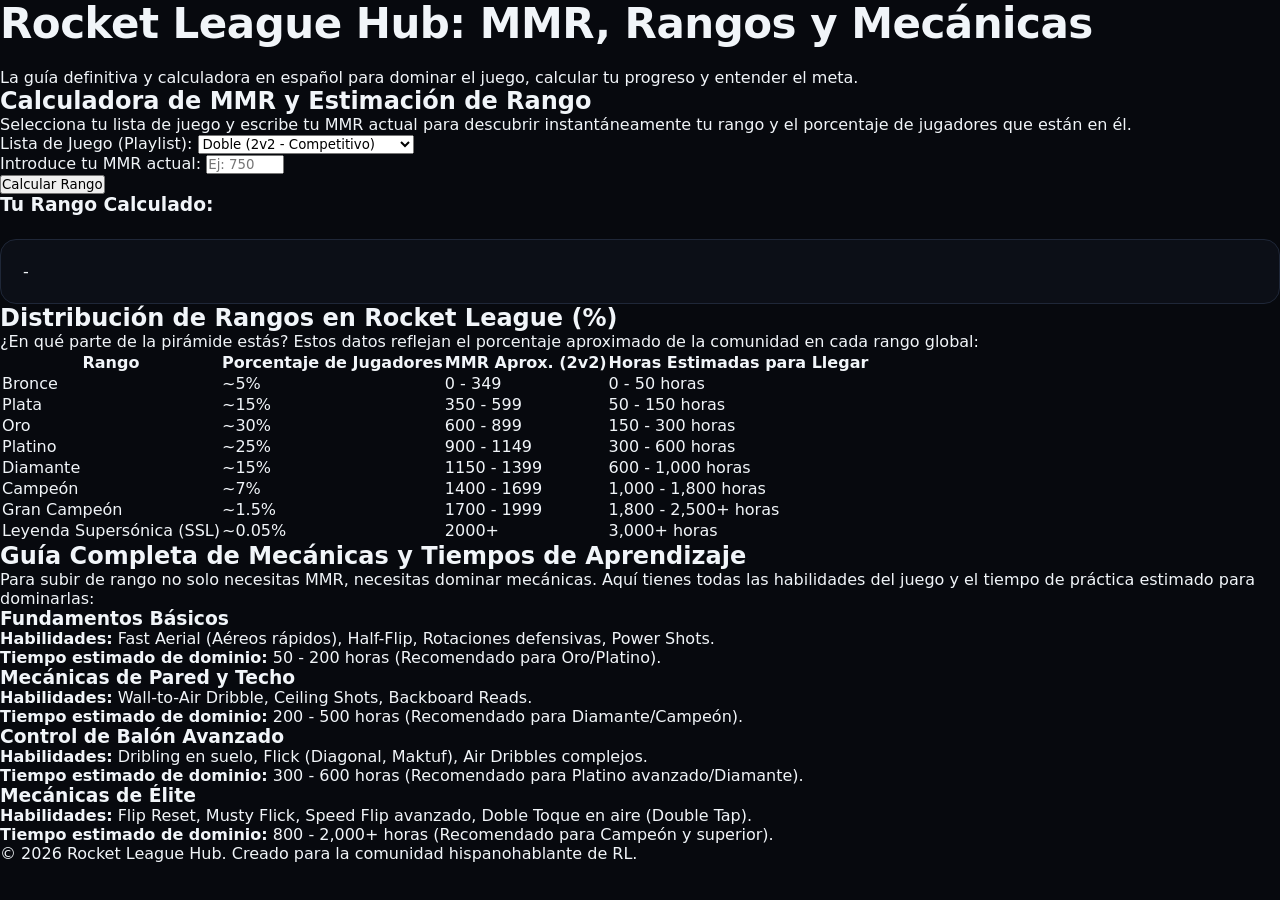
==== commit 3a5a5002: "Update index.html" ====
--- a/index.html
+++ b/index.html
@@ -1,178 +1,113 @@
 <!DOCTYPE html>
 <html lang="es">
 <head>
-    <meta name="google-site-verification" content="Q1oQf7C6Thn1kx6HVASTk">
     <meta charset="UTF-8">
     <meta name="viewport" content="width=device-width, initial-scale=1.0">
-    <meta name="theme-color" content="#090b12">
-    <meta name="description" content="Rocketly Tools - Suite avanzada de herramientas profesionales, calculadora de MMR y simulador de rachas para Rocket League.">
-    <title>Rocketly Tools — Suite Profesional de Utilidades para Rocket League</title>
-    <link rel="canonical" href="https://hugocarrioncamero2011.github.io/rocketly-tools/">
-    <meta property="og:title" content="Rocketly Tools - Calculadora de MMR y Rachas Pro">
-    <meta property="og:description" content="Calcula tu MMR estimado con precisión, analiza rangos oficiales y simula tus rachas competitivas.">
-    <meta property="og:url" content="https://hugocarrioncamero2011.github.io/rocketly-tools/">
-    <meta property="og:type" content="website">
-    <meta name="twitter:card" content="summary_large_image">
-    <meta name="twitter:title" content="Rocketly Tools - Rocket League Utilities">
-    <meta name="twitter:description" content="Herramientas de alto rendimiento para jugadores competitivos de Rocket League.">
+    <title>Calculadora de MMR y Guía de Rangos de Rocket League en Español</title>
+    <meta name="description" content="Calcula tu MMR en Rocket League, descubre los porcentajes de jugadores por rango, el tiempo estimado para subir y una guía completa con todas las mecánicas del juego.">
     <link rel="stylesheet" href="style.css">
+    <link href="https://fonts.googleapis.com/css2?family=Orbitron:wght@400;700;900&family=Inter:wght@300;400;600&display=swap" rel="stylesheet">
 </head>
 <body>
-    <div class="bg-grid"></div>
-    <div class="ambient-glow"></div>
 
-    <header class="site-header">
-        <div class="header-container">
-            <a class="brand" href="#" title="Rocketly Tools - Inicio">
-                <span class="brand-mark">RL</span>
-                <span class="brand-text">Rocketly <b>Tools</b></span>
-            </a>
-            <nav class="site-nav">
-                <a class="nav-link active" href="#calculator">Calculadora MMR</a>
-                <a class="nav-link" href="#streak-calculator">Simulador de Rachas</a>
-                <a class="nav-link" href="#ranks">Base de Rangos</a>
-                <a class="nav-link" href="#info">Guía MMR</a>
-            </nav>
+    <header class="hero">
+        <div class="hero-content">
+            <h1>Rocket League Hub: MMR, Rangos y Mecánicas</h1>
+            <p>La guía definitiva y calculadora en español para dominar el juego, calcular tu progreso y entender el meta.</p>
         </div>
     </header>
 
-    <main class="main-content">
-        <!-- SECCIÓN HERO Y CALCULADORA DE MMR -->
-        <section id="calculator" class="hero-section">
-            <div class="hero-content">
-                <div class="badge-wrapper">
-                    <span class="badge">TEMPORADA COMPETITIVA OFICIAL</span>
-                </div>
-                <h1>Motor de Cálculo Predictivo de MMR</h1>
-                <p class="hero-description">
-                    Estima con total precisión tu nivel competitivo analizando tu porcentaje de victorias frente al MMR objetivo que deseas conquistar en las próximas jornadas de clasificatorias.
-                </p>
-                <div class="feature-bullets">
-                    <div class="bullet-item">
-                        <svg width="16" height="16" viewBox="0 0 24 24" fill="none" stroke="currentColor" stroke-width="3"><polyline points="20 6 9 17 4 12"></polyline></svg>
-                        <span>Algoritmo basado en distribución Elo/MMR real</span>
-                    </div>
-                    <div class="bullet-item">
-                        <svg width="16" height="16" viewBox="0 0 24 24" fill="none" stroke="currentColor" stroke-width="3"><polyline points="20 6 9 17 4 12"></polyline></svg>
-                        <span>Asignación automática de divisiones y rangos</span>
-                    </div>
-                </div>
+    <main class="container">
+        
+        <!-- SECCIÓN 1: CALCULADORA DE MMR -->
+        <section class="card calculator-section">
+            <h2>Calculadora de MMR y Estimación de Rango</h2>
+            <p>Selecciona tu lista de juego y escribe tu MMR actual para descubrir instantáneamente tu rango y el porcentaje de jugadores que están en él.</p>
+            
+            <div class="form-group">
+                <label for="playlist">Lista de Juego (Playlist):</label>
+                <select id="playlist">
+                    <option value="2v2">Doble (2v2 - Competitivo)</option>
+                    <option value="3v3">Estándar (3v3 - Competitivo)</option>
+                    <option value="1v1">Duelos (1v1 - Competitivo)</option>
+                </select>
             </div>
 
-            <div class="calculator-card">
-                <div class="card-header">
-                    <h3>Calculadora de Rendimiento</h3>
-                    <span class="card-subtitle">Configura tus parámetros</span>
+            <div class="form-group">
+                <label for="mmrInput">Introduce tu MMR actual:</label>
+                <input type="number" id="mmrInput" placeholder="Ej: 750" min="0" max="2500">
+            </div>
+
+            <button id="calculateBtn">Calcular Rango</button>
+
+            <div id="resultContainer" class="result-hidden">
+                <h3>Tu Rango Calculado:</h3>
+                <div class="result-box" id="rankOutput">-</div>
+                <p id="rankStatsOutput"></p>
+            </div>
+        </section>
+
+        <!-- SECCIÓN 2: DISTRIBUCIÓN DE RANGOS Y PORCENTAJES -->
+        <section class="card">
+            <h2>Distribución de Rangos en Rocket League (%)</h2>
+            <p>¿En qué parte de la pirámide estás? Estos datos reflejan el porcentaje aproximado de la comunidad en cada rango global:</p>
+            <div class="table-responsive">
+                <table>
+                    <thead>
+                        <tr>
+                            <th>Rango</th>
+                            <th>Porcentaje de Jugadores</th>
+                            <th>MMR Aprox. (2v2)</th>
+                            <th>Horas Estimadas para Llegar</th>
+                        </tr>
+                    </thead>
+                    <tbody>
+                        <tr><td>Bronce</td><td>~5%</td><td>0 - 349</td><td>0 - 50 horas</td></tr>
+                        <tr><td>Plata</td><td>~15%</td><td>350 - 599</td><td>50 - 150 horas</td></tr>
+                        <tr><td>Oro</td><td>~30%</td><td>600 - 899</td><td>150 - 300 horas</td></tr>
+                        <tr><td>Platino</td><td>~25%</td><td>900 - 1149</td><td>300 - 600 horas</td></tr>
+                        <tr><td>Diamante</td><td>~15%</td><td>1150 - 1399</td><td>600 - 1,000 horas</td></tr>
+                        <tr><td>Campeón</td><td>~7%</td><td>1400 - 1699</td><td>1,000 - 1,800 horas</td></tr>
+                        <tr><td>Gran Campeón</td><td>~1.5%</td><td>1700 - 1999</td><td>1,800 - 2,500+ horas</td></tr>
+                        <tr><td>Leyenda Supersónica (SSL)</td><td>~0.05%</td><td>2000+</td><td>3,000+ horas</td></tr>
+                    </tbody>
+                </table>
+            </div>
+        </section>
+
+        <!-- SECCIÓN 3: GUÍA DE MECÁNICAS Y TIEMPOS -->
+        <section class="card">
+            <h2>Guía Completa de Mecánicas y Tiempos de Aprendizaje</h2>
+            <p>Para subir de rango no solo necesitas MMR, necesitas dominar mecánicas. Aquí tienes todas las habilidades del juego y el tiempo de práctica estimado para dominarlas:</p>
+            
+            <div class="mechanics-grid">
+                <div class="mechanic-card">
+                    <h3>Fundamentos Básicos</h3>
+                    <p><strong>Habilidades:</strong> Fast Aerial (Aéreos rápidos), Half-Flip, Rotaciones defensivas, Power Shots.</p>
+                    <p><strong>Tiempo estimado de dominio:</strong> 50 - 200 horas (Recomendado para Oro/Platino).</p>
                 </div>
-
-                <div class="input-group">
-                    <label for="winrate">Porcentaje de Victorias Global (%)</label>
-                    <div class="input-wrapper">
-                        <input id="winrate" type="number" min="0" max="100" value="55" inputmode="numeric" placeholder="Ej: 55">
-                        <span class="input-unit">%</span>
-                    </div>
+                <div class="mechanic-card">
+                    <h3>Mecánicas de Pared y Techo</h3>
+                    <p><strong>Habilidades:</strong> Wall-to-Air Dribble, Ceiling Shots, Backboard Reads.</p>
+                    <p><strong>Tiempo estimado de dominio:</strong> 200 - 500 horas (Recomendado para Diamante/Campeón).</p>
                 </div>
-
-                <div class="input-group">
-                    <label for="target">MMR Objetivo Deseado</label>
-                    <div class="input-wrapper">
-                        <input id="target" type="number" min="0" max="3000" value="1250" inputmode="numeric" placeholder="Ej: 1250">
-                        <span class="input-unit">MMR</span>
-                    </div>
+                <div class="mechanic-card">
+                    <h3>Control de Balón Avanzado</h3>
+                    <p><strong>Habilidades:</strong> Dribling en suelo, Flick (Diagonal, Maktuf), Air Dribbles complejos.</p>
+                    <p><strong>Tiempo estimado de dominio:</strong> 300 - 600 horas (Recomendado para Platino avanzado/Diamante).</p>
                 </div>
-
-                <button id="btnCalculateMMR" class="primary-btn">
-                    <span>Calcular Predicción MMR</span>
-                    <svg width="18" height="18" viewBox="0 0 24 24" fill="none" stroke="currentColor" stroke-width="2.5"><line x1="5" y1="12" x2="19" y2="12"></line><polyline points="12 5 19 12 12 19"></polyline></svg>
-                </button>
-
-                <div id="resultContainer" class="result-box">
-                    <div class="result-header">
-                        <span class="label">ESTIMACIÓN DE NIVELES</span>
-                        <div class="status-dot"></div>
-                    </div>
-                    <div class="result-grid">
-                        <div class="result-item">
-                            <span class="sublabel">MMR Proyectado</span>
-                            <div id="resultMmr" class="big-number">-- MMR</div>
-                        </div>
-                        <div class="result-item">
-                            <span class="sublabel">Rango Asignado</span>
-                            <div id="resultRank" class="rank-name">Pendiente de cálculo</div>
-                        </div>
-                    </div>
-                    <div id="targetResult" class="target-result">Introduce tus valores y pulsa calcular para iniciar el motor.</div>
+                <div class="mechanic-card">
+                    <h3>Mecánicas de Élite</h3>
+                    <p><strong>Habilidades:</strong> Flip Reset, Musty Flick, Speed Flip avanzado, Doble Toque en aire (Double Tap).</p>
+                    <p><strong>Tiempo estimado de dominio:</strong> 800 - 2,000+ horas (Recomendado para Campeón y superior).</p>
                 </div>
             </div>
         </section>
 
-        <!-- SECCIÓN SIMULADOR DE RACHAS -->
-        <section id="streak-calculator" class="calculator-layout">
-            <div class="calculator-card wide-card">
-                <div class="card-header">
-                    <h2>Simulador Avanzado de Rachas de Victorias</h2>
-                    <p class="card-subtitle">Descubre cómo impacta de forma directa una racha positiva o negativa en tu progresión de rangos.</p>
-                </div>
-
-                <div class="form-grid">
-                    <div class="input-group">
-                        <label for="currentStreakMMR">Tu MMR Actual en Ranked</label>
-                        <div class="input-wrapper">
-                            <input id="currentStreakMMR" type="number" min="0" max="3000" value="1145" inputmode="numeric">
-                            <span class="input-unit">MMR</span>
-                        </div>
-                    </div>
-                    <div class="input-group">
-                        <label for="winsStreak">Victorias Consecutivas en Racha</label>
-                        <div class="input-wrapper">
-                            <input id="winsStreak" type="number" min="0" max="100" value="5" inputmode="numeric">
-                            <span class="input-unit">Partidas</span>
-                        </div>
-                    </div>
-                </div>
-
-                <button id="btnCalculateStreak" class="primary-btn">
-                    <span>Simular Impacto de Racha</span>
-                    <svg width="18" height="18" viewBox="0 0 24 24" fill="none" stroke="currentColor" stroke-width="2.5"><line x1="5" y1="12" x2="19" y2="12"></line><polyline points="12 5 19 12 12 19"></polyline></svg>
-                </button>
-
-                <div id="streakResult" class="target-result highlight-result">
-                    Configura los datos y pulsa el botón para simular tu racha.
-                </div>
-            </div>
-        </section>
-
-        <!-- SECCIÓN DE RANGOS OFICIALES -->
-        <section id="ranks" class="ranks-section">
-            <div class="section-title">
-                <div>
-                    <p class="label">JERARQUÍA COMPETITIVA</p>
-                    <h2>Tabla Oficial de Rangos y Umbrales</h2>
-                </div>
-                <span>Distribución oficial de MMR por divisiones de nivel.</span>
-            </div>
-            <div id="rankList" class="rank-list"></div>
-        </section>
-
-        <!-- SECCIÓN DE INFORMACIÓN Y SEO -->
-        <section id="info" class="info-section">
-            <div class="info-grid">
-                <div>
-                    <p class="label">DOCUMENTACIÓN</p>
-                    <h2>¿Cómo interpretar las métricas de Rocketly Tools?</h2>
-                </div>
-                <p>
-                    El sistema competitivo de Rocket League emplea algoritmos avanzados de emparejamiento basados en MMR visible y oculto (Matchmaking Rating). Nuestras herramientas procesan estimaciones estadísticas matemáticas avanzadas para ofrecerte guías de progresión fiables en tiempo real sin alterar datos externos.
-                </p>
-            </div>
-        </section>
     </main>
 
-    <footer class="footer">
-        <div class="footer-content">
-            <span>© 2026 Rocketly Tools. Todos los derechos reservados.</span>
-            <span>No afiliado oficialmente con Psyonix LLC o Rocket League.</span>
-        </div>
+    <footer>
+        <p>&copy; 2026 Rocket League Hub. Creado para la comunidad hispanohablante de RL.</p>
     </footer>
 
     <script src="script.js"></script>
--- a/style.css
+++ b/style.css
@@ -1,18 +1,27 @@
 :root {
-    --bg-primary: #090b12;
-    --bg-card: #12151f;
-    --border-color: #1e2330;
+    --bg-primary: #07090e;
+    --bg-secondary: #0c0f17;
+    --bg-card: #121722;
+    --border-color: #1f2738;
+    --border-hover: #3b82f6;
     --accent: #3b82f6;
-    --accent-glow: rgba(59, 130, 246, 0.2);
-    --text-main: #f8fafc;
+    --accent-hover: #2563eb;
+    --accent-glow: rgba(59, 130, 246, 0.25);
+    --text-main: #f1f5f9;
     --text-muted: #94a3b8;
+    --success: #10b981;
+    --transition: all 0.25s cubic-bezier(0.4, 0, 0.2, 1);
 }
 
 * {
     box-sizing: border-box;
     margin: 0;
     padding: 0;
-    font-family: system-ui, -apple-system, BlinkMacSystemFont, 'Segoe UI', Roboto, sans-serif;
+    font-family: system-ui, -apple-system, BlinkMacSystemFont, 'Segoe UI', Roboto, Oxygen, Ubuntu, Cantarell, sans-serif;
+}
+
+html {
+    scroll-behavior: smooth;
 }
 
 body {
@@ -21,27 +30,47 @@
     min-height: 100vh;
     display: flex;
     flex-direction: column;
+    overflow-x: hidden;
 }
 
 .bg-grid {
     position: fixed;
     top: 0; left: 0; width: 100%; height: 100%;
-    background-image: radial-gradient(rgba(59, 130, 246, 0.08) 1px, transparent 1px);
-    background-size: 24px 24px;
+    background-image: 
+        linear-gradient(to right, rgba(31, 39, 56, 0.15) 1px, transparent 1px),
+        linear-gradient(to bottom, rgba(31, 39, 56, 0.15) 1px, transparent 1px);
+    background-size: 32px 32px;
+    z-index: -2;
+}
+
+.ambient-glow {
+    position: fixed;
+    top: -20vh;
+    left: 50%;
+    transform: translateX(-50%);
+    width: 60vw;
+    height: 40vh;
+    background: radial-gradient(circle, rgba(59, 130, 246, 0.12) 0%, transparent 70%);
     z-index: -1;
+    pointer-events: none;
 }
 
 .site-header {
-    display: flex;
-    justify-content: space-between;
-    align-items: center;
-    padding: 20px 40px;
     border-bottom: 1px solid var(--border-color);
-    background: rgba(9, 11, 18, 0.8);
-    backdrop-filter: blur(10px);
+    background: rgba(7, 9, 14, 0.85);
+    backdrop-filter: blur(12px);
     position: sticky;
     top: 0;
-    z-index: 100;
+    z-index: 1000;
+}
+
+.header-container {
+    max-width: 1200px;
+    margin: 0 auto;
+    padding: 18px 32px;
+    display: flex;
+    justify-content: space-between;
+    align-items: center;
 }
 
 .brand {
@@ -50,170 +79,316 @@
     gap: 12px;
     text-decoration: none;
     color: var(--text-main);
-    font-weight: 600;
+    font-weight: 500;
 }
 
 .brand-mark {
-    background: var(--accent);
+    background: linear-gradient(135deg, var(--accent), #1d4ed8);
     color: white;
-    padding: 6px 10px;
-    border-radius: 8px;
-    font-weight: bold;
-}
-
-nav {
-    display: flex;
-    gap: 20px;
-}
-
-nav a {
+    padding: 7px 12px;
+    border-radius: 10px;
+    font-weight: 800;
+    letter-spacing: 0.5px;
+    box-shadow: 0 4px 12px var(--accent-glow);
+}
+
+.site-nav {
+    display: flex;
+    gap: 28px;
+}
+
+.nav-link {
     color: var(--text-muted);
     text-decoration: none;
     font-size: 14px;
     font-weight: 500;
-    transition: color 0.2s;
-}
-
-nav a:hover, nav a.active {
+    transition: var(--transition);
+}
+
+.nav-link:hover, .nav-link.active {
     color: var(--text-main);
-}
-
-main {
+    text-shadow: 0 0 10px rgba(59, 130, 246, 0.4);
+}
+
+.main-content {
     flex: 1;
-    max-width: 1000px;
+    max-width: 1200px;
     width: 100%;
     margin: 0 auto;
-    padding: 40px 20px;
-}
-
-.hero-section, .calculator-layout {
+    padding: 60px 24px;
+}
+
+.hero-section {
+    display: grid;
+    grid-template-columns: 1.1fr 0.9fr;
+    gap: 50px;
+    align-items: center;
+    margin-bottom: 80px;
+}
+
+.calculator-layout {
+    display: flex;
+    justify-content: center;
+    margin-bottom: 80px;
+}
+
+.badge-wrapper {
+    margin-bottom: 16px;
+}
+
+.badge {
+    background: var(--accent-glow);
+    color: #60a5fa;
+    padding: 6px 14px;
+    border-radius: 30px;
+    font-size: 11px;
+    font-weight: 700;
+    letter-spacing: 1px;
+    border: 1px solid rgba(59, 130, 246, 0.3);
+}
+
+h1 {
+    font-size: 42px;
+    line-height: 1.15;
+    margin-bottom: 20px;
+    font-weight: 800;
+    letter-spacing: -0.5px;
+}
+
+.hero-description {
+    color: var(--text-muted);
+    font-size: 16px;
+    line-height: 1.6;
+    margin-bottom: 28px;
+}
+
+.feature-bullets {
+    display: flex;
+    flex-direction: column;
+    gap: 12px;
+}
+
+.bullet-item {
+    display: flex;
+    align-items: center;
+    gap: 10px;
+    font-size: 14px;
+    color: var(--text-main);
+}
+
+.bullet-item svg {
+    color: var(--success);
+}
+
+.calculator-card {
+    background: var(--bg-card);
+    border: 1px solid var(--border-color);
+    border-radius: 24px;
+    padding: 36px;
+    box-shadow: 0 25px 50px -12px rgba(0, 0, 0, 0.5);
+    transition: var(--transition);
+}
+
+.calculator-card:hover {
+    border-color: rgba(59, 130, 246, 0.4);
+}
+
+.wide-card {
+    width: 100%;
+    max-width: 750px;
+}
+
+.card-header {
+    margin-bottom: 24px;
+}
+
+.card-header h2, .card-header h3 {
+    font-size: 20px;
+    margin-bottom: 6px;
+    font-weight: 700;
+}
+
+.card-subtitle {
+    font-size: 13px;
+    color: var(--text-muted);
+}
+
+.form-grid {
     display: grid;
     grid-template-columns: 1fr 1fr;
-    gap: 40px;
-    align-items: center;
-    margin-bottom: 60px;
-}
-
-.calculator-layout {
-    grid-template-columns: 1fr;
-    max-width: 600px;
-    margin: 0 auto 60px auto;
-}
-
-.badge {
-    background: var(--accent-glow);
-    color: var(--accent);
-    padding: 6px 12px;
-    border-radius: 20px;
-    font-size: 12px;
-    font-weight: 700;
-    letter-spacing: 0.5px;
-    display: inline-block;
-    margin-bottom: 16px;
-}
-
-h1 {
-    font-size: 36px;
-    line-height: 1.2;
-    margin-bottom: 16px;
-}
-
-.hero-content p, .calculator-card p {
-    color: var(--text-muted);
-    font-size: 15px;
-    line-height: 1.5;
-}
-
-.calculator-card {
-    background: var(--bg-card);
-    border: 1px solid var(--border-color);
-    border-radius: 20px;
-    padding: 30px;
-    box-shadow: 0 20px 40px rgba(0,0,0,0.4);
-}
-
-.calculator-card h2 {
-    font-size: 22px;
-    margin-bottom: 8px;
+    gap: 20px;
 }
 
 .input-group {
-    margin-bottom: 20px;
+    margin-bottom: 22px;
 }
 
 .input-group label {
     display: block;
+    font-size: 12px;
+    font-weight: 600;
+    color: var(--text-muted);
+    margin-bottom: 8px;
+    text-transform: uppercase;
+    letter-spacing: 0.5px;
+}
+
+.input-wrapper {
+    position: relative;
+    display: flex;
+    align-items: center;
+}
+
+.input-wrapper input {
+    width: 100%;
+    background: var(--bg-secondary);
+    border: 1px solid var(--border-color);
+    border-radius: 12px;
+    padding: 14px 18px;
+    color: white;
+    font-size: 16px;
+    font-weight: 600;
+    outline: none;
+    transition: var(--transition);
+}
+
+.input-wrapper input:focus {
+    border-color: var(--accent);
+    box-shadow: 0 0 0 3px var(--accent-glow);
+}
+
+.input-unit {
+    position: absolute;
+    right: 18px;
+    color: var(--text-muted);
     font-size: 13px;
     font-weight: 600;
-    color: var(--text-muted);
-    margin-bottom: 8px;
-}
-
-.input-group input {
+    pointer-events: none;
+}
+
+.primary-btn {
     width: 100%;
-    background: var(--bg-primary);
-    border: 1px solid var(--border-color);
+    background: linear-gradient(135deg, var(--accent), var(--accent-hover));
+    color: white;
+    border: none;
+    border-radius: 12px;
+    padding: 15px;
+    font-size: 15px;
+    font-weight: 700;
+    cursor: pointer;
+    display: flex;
+    align-items: center;
+    justify-content: center;
+    gap: 10px;
+    box-shadow: 0 8px 20px var(--accent-glow);
+    transition: var(--transition);
+    margin-top: 6px;
+}
+
+.primary-btn:hover {
+    transform: translateY(-2px);
+    box-shadow: 0 12px 25px rgba(59, 130, 246, 0.35);
+}
+
+.primary-btn:active {
+    transform: translateY(0);
+}
+
+.result-box {
+    background: var(--bg-secondary);
+    border: 1px solid var(--border-color);
+    border-radius: 16px;
+    padding: 22px;
+    margin-top: 24px;
+}
+
+.result-header {
+    display: flex;
+    justify-content: space-between;
+    align-items: center;
+    margin-bottom: 16px;
+}
+
+.result-header .label {
+    font-size: 11px;
+    font-weight: 700;
+    color: var(--text-muted);
+    letter-spacing: 1px;
+}
+
+.status-dot {
+    width: 8px;
+    height: 8px;
+    background: var(--success);
+    border-radius: 50%;
+    box-shadow: 0 0 10px var(--success);
+}
+
+.result-grid {
+    display: grid;
+    grid-template-columns: 1fr 1fr;
+    gap: 16px;
+    margin-bottom: 16px;
+}
+
+.result-item {
+    background: rgba(255, 255, 255, 0.02);
+    border: 1px solid rgba(255, 255, 255, 0.04);
     border-radius: 10px;
-    padding: 12px 16px;
-    color: white;
-    font-size: 16px;
-    outline: none;
-    transition: border-color 0.2s;
-}
-
-.input-group input:focus {
-    border-color: var(--accent);
-}
-
-.result-box {
-    background: rgba(0,0,0,0.2);
-    border: 1px solid var(--border-color);
-    border-radius: 12px;
-    padding: 16px;
-    text-align: center;
-    margin-top: 20px;
-}
-
-.result-box .label {
+    padding: 14px;
+}
+
+.sublabel {
     font-size: 11px;
     color: var(--text-muted);
-    letter-spacing: 1px;
+    display: block;
     margin-bottom: 4px;
 }
 
 .big-number {
-    font-size: 28px;
+    font-size: 24px;
     font-weight: 800;
     color: var(--accent);
 }
 
 .rank-name {
-    font-size: 14px;
-    font-weight: 600;
+    font-size: 15px;
+    font-weight: 700;
     color: #fff;
-    margin-top: 2px;
 }
 
 .target-result {
-    margin-top: 16px;
     font-size: 13px;
     color: var(--text-muted);
-    text-align: center;
+    line-height: 1.5;
+    padding-top: 12px;
+    border-top: 1px solid var(--border-color);
+}
+
+.highlight-result {
+    margin-top: 20px;
+    background: var(--bg-secondary);
+    border: 1px solid var(--border-color);
+    padding: 18px;
+    border-radius: 12px;
+    color: #fff;
+    font-weight: 500;
 }
 
 .ranks-section {
-    margin-bottom: 60px;
+    margin-bottom: 80px;
 }
 
 .section-title {
     display: flex;
     justify-content: space-between;
     align-items: flex-end;
-    margin-bottom: 24px;
+    margin-bottom: 30px;
 }
 
 .section-title h2 {
-    font-size: 24px;
+    font-size: 26px;
+    font-weight: 800;
 }
 
 .section-title span {
@@ -223,58 +398,83 @@
 
 .rank-list {
     display: grid;
-    grid-template-columns: repeat(auto-fill, minmax(200px, 1fr));
-    gap: 12px;
+    grid-template-columns: repeat(auto-fill, minmax(240px, 1fr));
+    gap: 16px;
 }
 
 .rank-item {
     background: var(--bg-card);
     border: 1px solid var(--border-color);
-    padding: 16px;
-    border-radius: 12px;
+    padding: 20px;
+    border-radius: 14px;
     display: flex;
     flex-direction: column;
-    gap: 4px;
+    gap: 6px;
+    transition: var(--transition);
+}
+
+.rank-item:hover {
+    transform: translateY(-3px);
+    border-color: rgba(255,255,255,0.15);
 }
 
 .rank-item .name {
-    font-weight: 700;
-    font-size: 14px;
+    font-weight: 800;
+    font-size: 15px;
 }
 
 .rank-item .mmr {
     font-size: 12px;
     color: var(--text-muted);
+    font-weight: 500;
 }
 
 .info-section {
     background: var(--bg-card);
     border: 1px solid var(--border-color);
-    border-radius: 20px;
-    padding: 30px;
-    margin-bottom: 40px;
-}
-
-.info-section h2 {
-    font-size: 20px;
+    border-radius: 24px;
+    padding: 40px;
+    margin-bottom: 60px;
+}
+
+.info-grid h2 {
+    font-size: 22px;
     margin-bottom: 12px;
+    font-weight: 700;
+}
+
+.info-grid p {
+    color: var(--text-muted);
+    line-height: 1.6;
+    font-size: 15px;
 }
 
 .footer {
     border-top: 1px solid var(--border-color);
+    background: var(--bg-secondary);
     padding: 30px 40px;
+}
+
+.footer-content {
+    max-width: 1200px;
+    margin: 0 auto;
     display: flex;
     justify-content: space-between;
     font-size: 13px;
     color: var(--text-muted);
-    background: var(--bg-card);
-}
-
-@media(max-width: 768px) {
+}
+
+@media(max-width: 900px) {
     .hero-section {
         grid-template-columns: 1fr;
     }
-    .site-header {
-        padding: 15px 20px;
+    .form-grid {
+        grid-template-columns: 1fr;
     }
-}
+    .header-container {
+        padding: 16px 20px;
+    }
+    .site-nav {
+        display: none;
+    }
+}
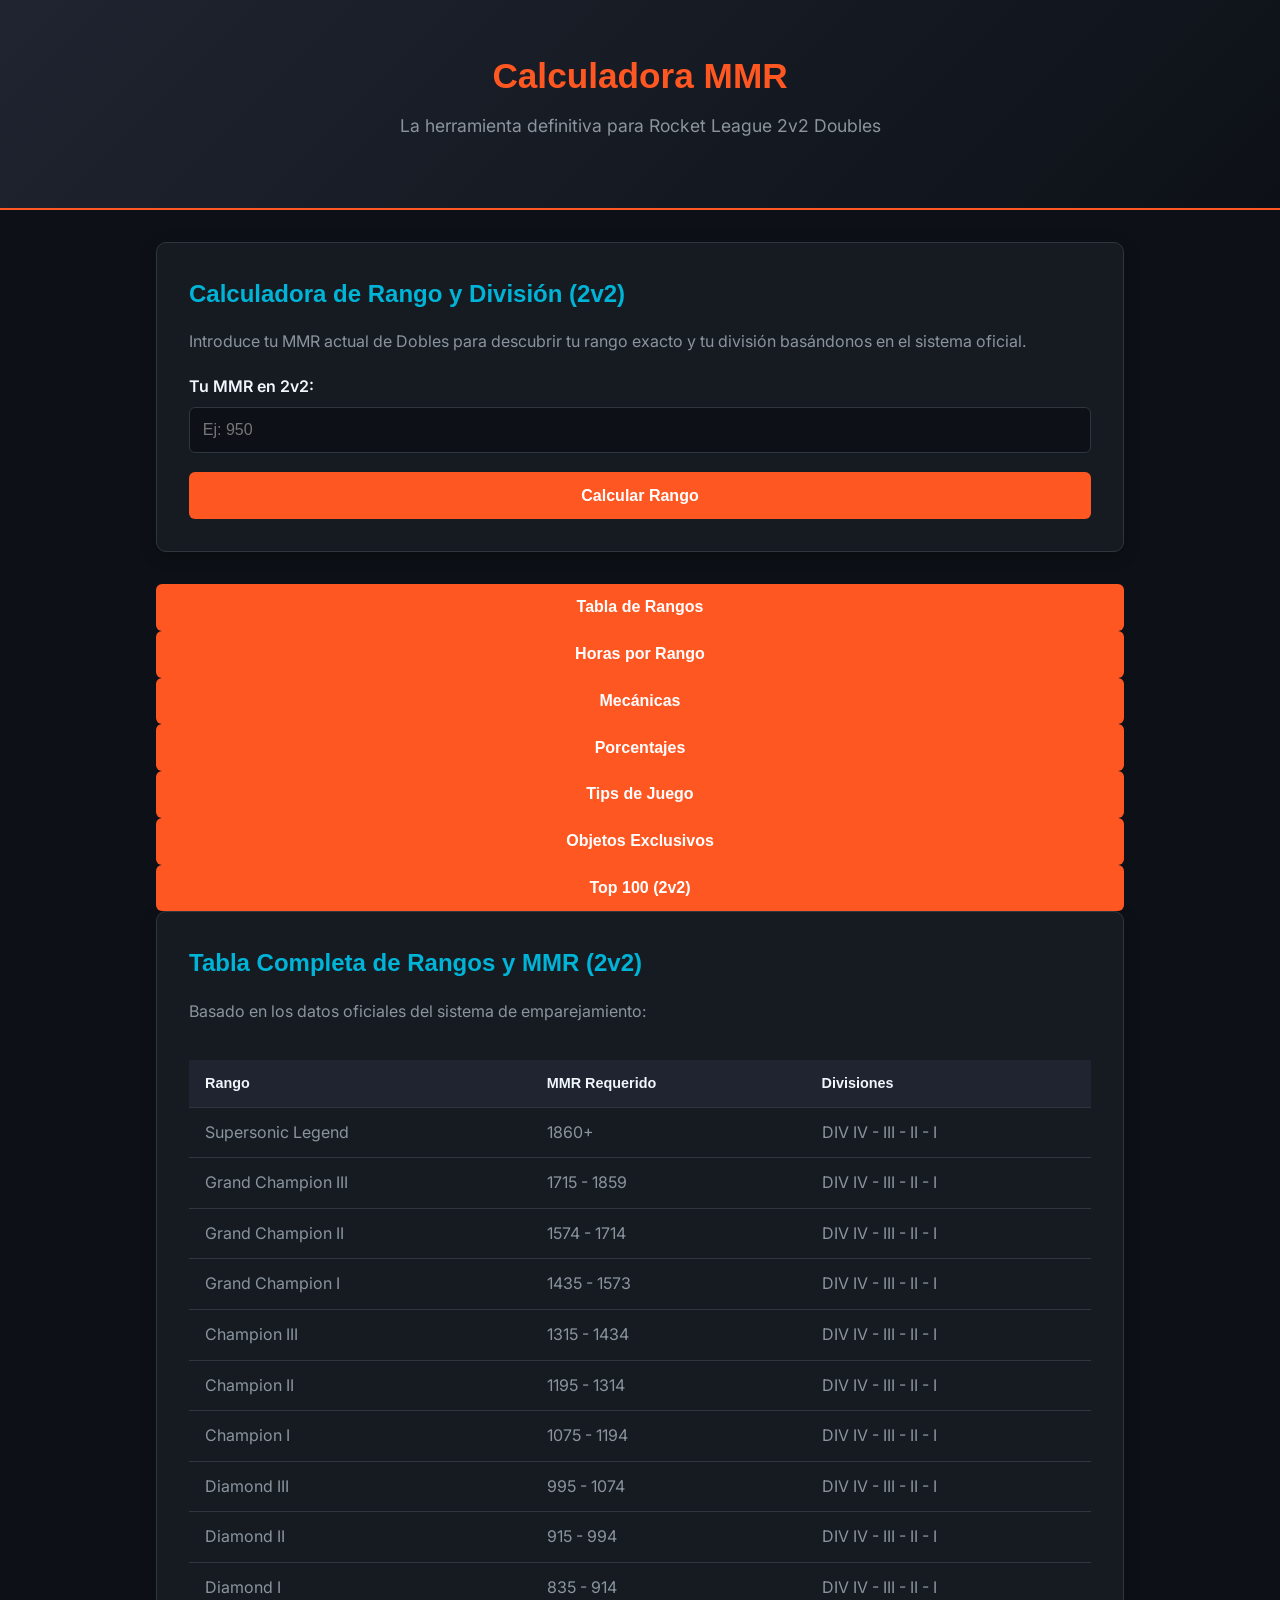
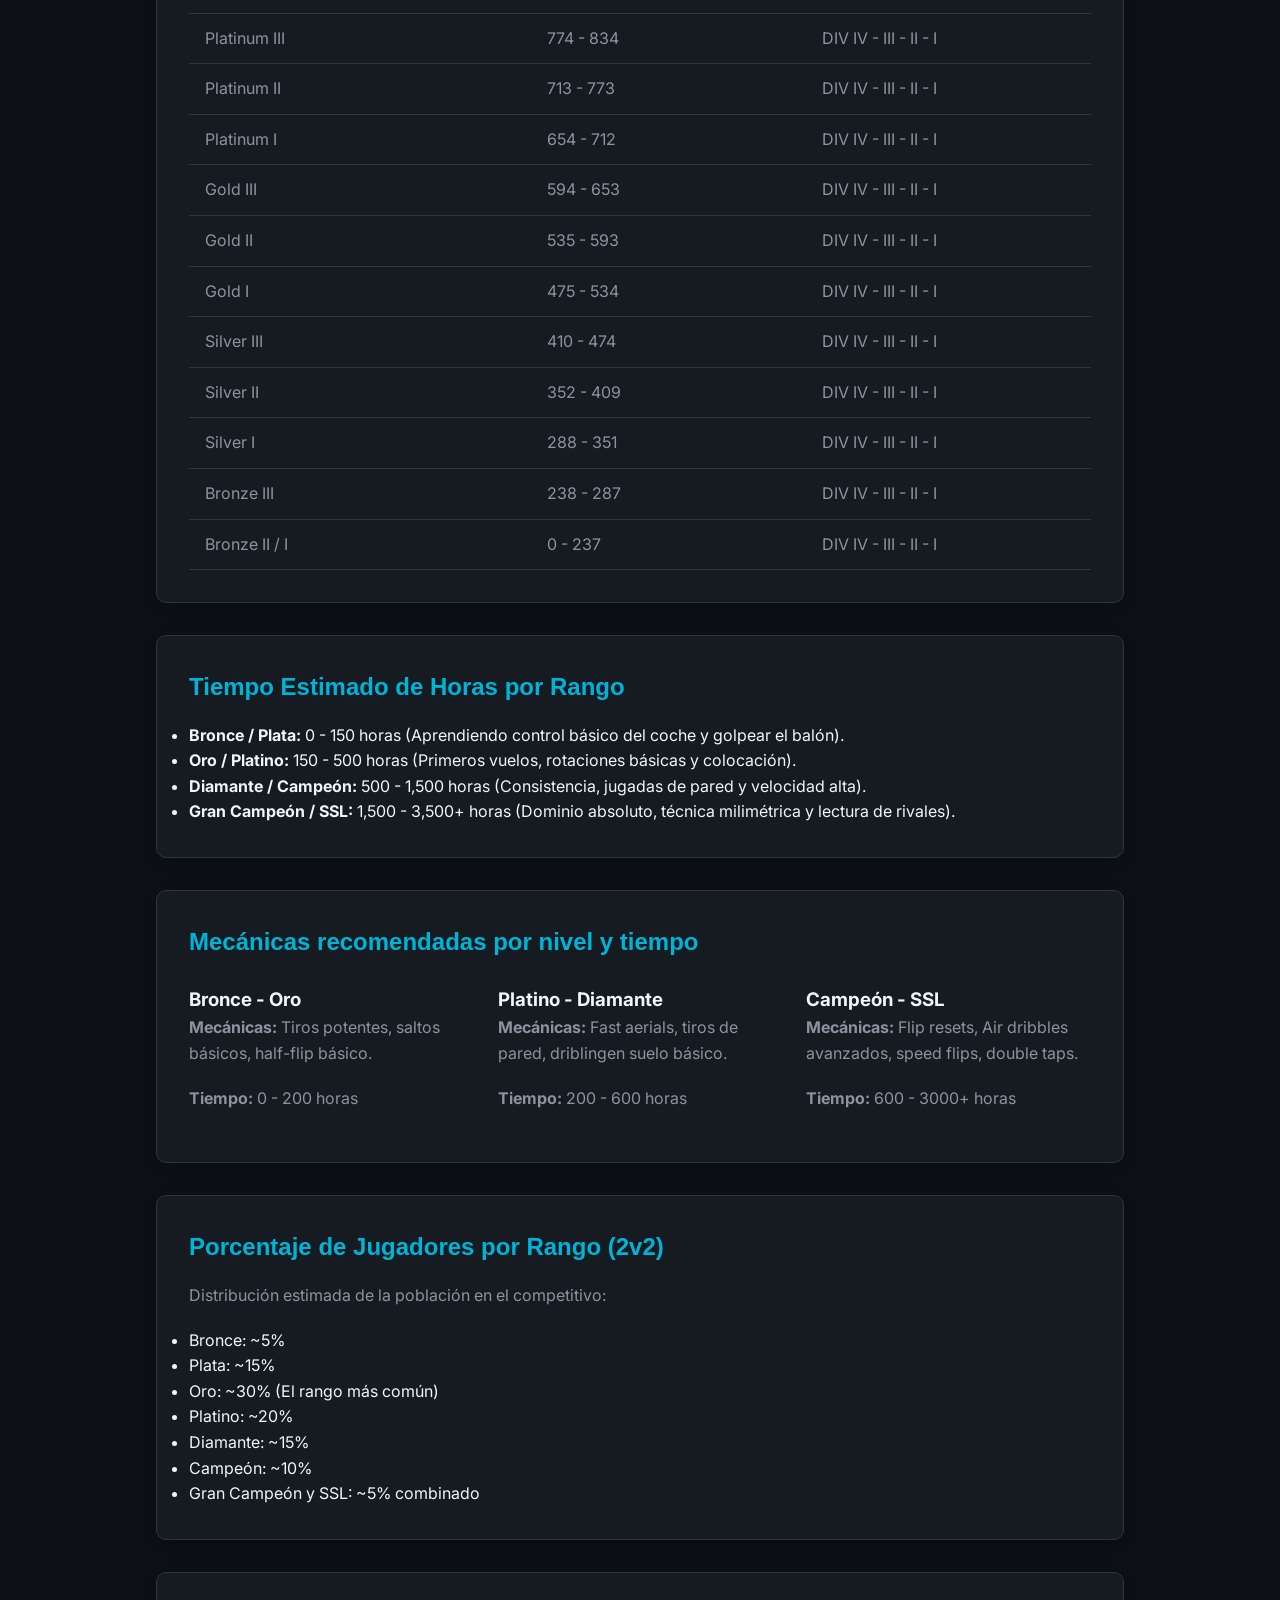
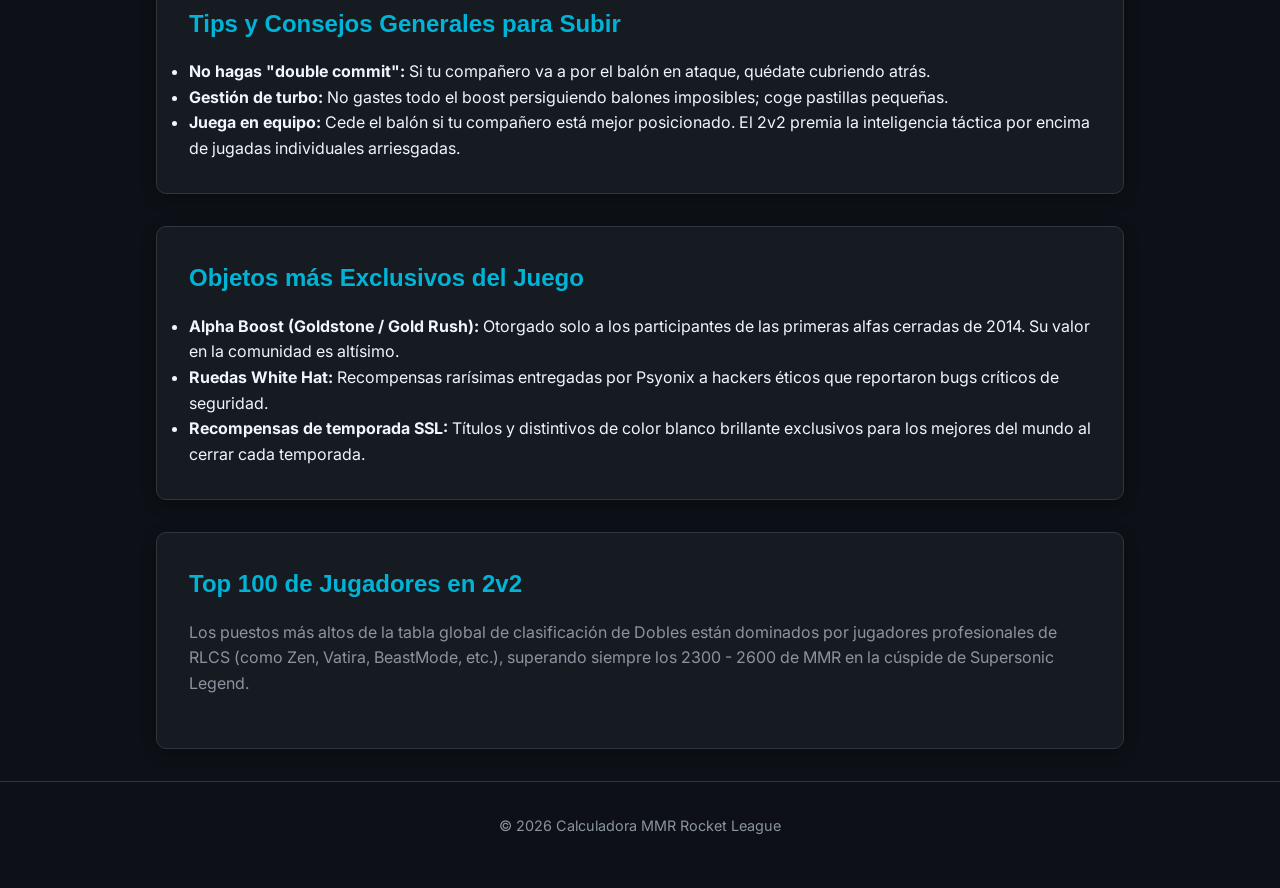
==== commit 809a5fb0: "Update index.html" ====
--- a/index.html
+++ b/index.html
@@ -3,8 +3,8 @@
 <head>
     <meta charset="UTF-8">
     <meta name="viewport" content="width=device-width, initial-scale=1.0">
-    <title>Calculadora de MMR y Guía de Rangos de Rocket League en Español</title>
-    <meta name="description" content="Calcula tu MMR en Rocket League, descubre los porcentajes de jugadores por rango, el tiempo estimado para subir y una guía completa con todas las mecánicas del juego.">
+    <title>Calculadora MMR - Rocket League 2v2</title>
+    <meta name="description" content="Calcula tu MMR y división exacta en Rocket League 2v2. Guía de rangos, mecánicas, porcentajes y top 100.">
     <link rel="stylesheet" href="style.css">
     <link href="https://fonts.googleapis.com/css2?family=Orbitron:wght@400;700;900&family=Inter:wght@300;400;600&display=swap" rel="stylesheet">
 </head>
@@ -12,102 +12,170 @@
 
     <header class="hero">
         <div class="hero-content">
-            <h1>Rocket League Hub: MMR, Rangos y Mecánicas</h1>
-            <p>La guía definitiva y calculadora en español para dominar el juego, calcular tu progreso y entender el meta.</p>
+            <h1>Calculadora MMR</h1>
+            <p>La herramienta definitiva para Rocket League 2v2 Doubles</p>
         </div>
     </header>
 
     <main class="container">
         
-        <!-- SECCIÓN 1: CALCULADORA DE MMR -->
-        <section class="card calculator-section">
-            <h2>Calculadora de MMR y Estimación de Rango</h2>
-            <p>Selecciona tu lista de juego y escribe tu MMR actual para descubrir instantáneamente tu rango y el porcentaje de jugadores que están en él.</p>
+        <!-- SECCIÓN PRINCIPAL: CALCULADORA -->
+        <section class="card calculator-card" id="seccion-calculadora">
+            <h2>Calculadora de Rango y División (2v2)</h2>
+            <p>Introduce tu MMR actual de Dobles para descubrir tu rango exacto y tu división basándonos en el sistema oficial.</p>
             
             <div class="form-group">
-                <label for="playlist">Lista de Juego (Playlist):</label>
-                <select id="playlist">
-                    <option value="2v2">Doble (2v2 - Competitivo)</option>
-                    <option value="3v3">Estándar (3v3 - Competitivo)</option>
-                    <option value="1v1">Duelos (1v1 - Competitivo)</option>
-                </select>
-            </div>
-
-            <div class="form-group">
-                <label for="mmrInput">Introduce tu MMR actual:</label>
-                <input type="number" id="mmrInput" placeholder="Ej: 750" min="0" max="2500">
+                <label for="mmrInput">Tu MMR en 2v2:</label>
+                <input type="number" id="mmrInput" placeholder="Ej: 950" min="0" max="3000">
             </div>
 
             <button id="calculateBtn">Calcular Rango</button>
 
             <div id="resultContainer" class="result-hidden">
-                <h3>Tu Rango Calculado:</h3>
+                <h3>Resultado de tu Búsqueda:</h3>
                 <div class="result-box" id="rankOutput">-</div>
+                <div class="division-box" id="divisionOutput">-</div>
                 <p id="rankStatsOutput"></p>
             </div>
         </section>
 
-        <!-- SECCIÓN 2: DISTRIBUCIÓN DE RANGOS Y PORCENTAJES -->
-        <section class="card">
-            <h2>Distribución de Rangos en Rocket League (%)</h2>
-            <p>¿En qué parte de la pirámide estás? Estos datos reflejan el porcentaje aproximado de la comunidad en cada rango global:</p>
-            <div class="table-responsive">
-                <table>
-                    <thead>
-                        <tr>
-                            <th>Rango</th>
-                            <th>Porcentaje de Jugadores</th>
-                            <th>MMR Aprox. (2v2)</th>
-                            <th>Horas Estimadas para Llegar</th>
-                        </tr>
-                    </thead>
-                    <tbody>
-                        <tr><td>Bronce</td><td>~5%</td><td>0 - 349</td><td>0 - 50 horas</td></tr>
-                        <tr><td>Plata</td><td>~15%</td><td>350 - 599</td><td>50 - 150 horas</td></tr>
-                        <tr><td>Oro</td><td>~30%</td><td>600 - 899</td><td>150 - 300 horas</td></tr>
-                        <tr><td>Platino</td><td>~25%</td><td>900 - 1149</td><td>300 - 600 horas</td></tr>
-                        <tr><td>Diamante</td><td>~15%</td><td>1150 - 1399</td><td>600 - 1,000 horas</td></tr>
-                        <tr><td>Campeón</td><td>~7%</td><td>1400 - 1699</td><td>1,000 - 1,800 horas</td></tr>
-                        <tr><td>Gran Campeón</td><td>~1.5%</td><td>1700 - 1999</td><td>1,800 - 2,500+ horas</td></tr>
-                        <tr><td>Leyenda Supersónica (SSL)</td><td>~0.05%</td><td>2000+</td><td>3,000+ horas</td></tr>
-                    </tbody>
-                </table>
-            </div>
-        </section>
+        <!-- BOTONES DE NAVEGACIÓN RÁPIDA -->
+        <nav class="nav-buttons">
+            <button class="tab-btn active" data-target="rangos">Tabla de Rangos</button>
+            <button class="tab-btn" data-target="horas">Horas por Rango</button>
+            <button class="tab-btn" data-target="mecanicas">Mecánicas</button>
+            <button class="tab-btn" data-target="porcentajes">Porcentajes</button>
+            <button class="tab-btn" data-target="tips">Tips de Juego</button>
+            <button class="tab-btn" data-target="exclusivos">Objetos Exclusivos</button>
+            <button class="tab-btn" data-target="top100">Top 100 (2v2)</button>
+        </nav>
 
-        <!-- SECCIÓN 3: GUÍA DE MECÁNICAS Y TIEMPOS -->
-        <section class="card">
-            <h2>Guía Completa de Mecánicas y Tiempos de Aprendizaje</h2>
-            <p>Para subir de rango no solo necesitas MMR, necesitas dominar mecánicas. Aquí tienes todas las habilidades del juego y el tiempo de práctica estimado para dominarlas:</p>
-            
-            <div class="mechanics-grid">
-                <div class="mechanic-card">
-                    <h3>Fundamentos Básicos</h3>
-                    <p><strong>Habilidades:</strong> Fast Aerial (Aéreos rápidos), Half-Flip, Rotaciones defensivas, Power Shots.</p>
-                    <p><strong>Tiempo estimado de dominio:</strong> 50 - 200 horas (Recomendado para Oro/Platino).</p>
-                </div>
-                <div class="mechanic-card">
-                    <h3>Mecánicas de Pared y Techo</h3>
-                    <p><strong>Habilidades:</strong> Wall-to-Air Dribble, Ceiling Shots, Backboard Reads.</p>
-                    <p><strong>Tiempo estimado de dominio:</strong> 200 - 500 horas (Recomendado para Diamante/Campeón).</p>
-                </div>
-                <div class="mechanic-card">
-                    <h3>Control de Balón Avanzado</h3>
-                    <p><strong>Habilidades:</strong> Dribling en suelo, Flick (Diagonal, Maktuf), Air Dribbles complejos.</p>
-                    <p><strong>Tiempo estimado de dominio:</strong> 300 - 600 horas (Recomendado para Platino avanzado/Diamante).</p>
-                </div>
-                <div class="mechanic-card">
-                    <h3>Mecánicas de Élite</h3>
-                    <p><strong>Habilidades:</strong> Flip Reset, Musty Flick, Speed Flip avanzado, Doble Toque en aire (Double Tap).</p>
-                    <p><strong>Tiempo estimado de dominio:</strong> 800 - 2,000+ horas (Recomendado para Campeón y superior).</p>
+        <!-- SECCIONES DINÁMICAS (OCULTAS/VISIBLES CON BOTONES) -->
+        <div id="rangos" class="content-section active-section">
+            <div class="card">
+                <h2>Tabla Completa de Rangos y MMR (2v2)</h2>
+                <p>Basado en los datos oficiales del sistema de emparejamiento:</p>
+                <div class="table-responsive">
+                    <table>
+                        <thead>
+                            <tr>
+                                <th>Rango</th>
+                                <th>MMR Requerido</th>
+                                <th>Divisiones</th>
+                            </tr>
+                        </thead>
+                        <tbody>
+                            <tr><td>Supersonic Legend</td><td>1860+</td><td>DIV IV - III - II - I</td></tr>
+                            <tr><td>Grand Champion III</td><td>1715 - 1859</td><td>DIV IV - III - II - I</td></tr>
+                            <tr><td>Grand Champion II</td><td>1574 - 1714</td><td>DIV IV - III - II - I</td></tr>
+                            <tr><td>Grand Champion I</td><td>1435 - 1573</td><td>DIV IV - III - II - I</td></tr>
+                            <tr><td>Champion III</td><td>1315 - 1434</td><td>DIV IV - III - II - I</td></tr>
+                            <tr><td>Champion II</td><td>1195 - 1314</td><td>DIV IV - III - II - I</td></tr>
+                            <tr><td>Champion I</td><td>1075 - 1194</td><td>DIV IV - III - II - I</td></tr>
+                            <tr><td>Diamond III</td><td>995 - 1074</td><td>DIV IV - III - II - I</td></tr>
+                            <tr><td>Diamond II</td><td>915 - 994</td><td>DIV IV - III - II - I</td></tr>
+                            <tr><td>Diamond I</td><td>835 - 914</td><td>DIV IV - III - II - I</td></tr>
+                            <tr><td>Platinum III</td><td>774 - 834</td><td>DIV IV - III - II - I</td></tr>
+                            <tr><td>Platinum II</td><td>713 - 773</td><td>DIV IV - III - II - I</td></tr>
+                            <tr><td>Platinum I</td><td>654 - 712</td><td>DIV IV - III - II - I</td></tr>
+                            <tr><td>Gold III</td><td>594 - 653</td><td>DIV IV - III - II - I</td></tr>
+                            <tr><td>Gold II</td><td>535 - 593</td><td>DIV IV - III - II - I</td></tr>
+                            <tr><td>Gold I</td><td>475 - 534</td><td>DIV IV - III - II - I</td></tr>
+                            <tr><td>Silver III</td><td>410 - 474</td><td>DIV IV - III - II - I</td></tr>
+                            <tr><td>Silver II</td><td>352 - 409</td><td>DIV IV - III - II - I</td></tr>
+                            <tr><td>Silver I</td><td>288 - 351</td><td>DIV IV - III - II - I</td></tr>
+                            <tr><td>Bronze III</td><td>238 - 287</td><td>DIV IV - III - II - I</td></tr>
+                            <tr><td>Bronze II / I</td><td>0 - 237</td><td>DIV IV - III - II - I</td></tr>
+                        </tbody>
+                    </table>
                 </div>
             </div>
-        </section>
+        </div>
+
+        <div id="horas" class="content-section">
+            <div class="card">
+                <h2>Tiempo Estimado de Horas por Rango</h2>
+                <ul class="styled-list">
+                    <li><strong>Bronce / Plata:</strong> 0 - 150 horas (Aprendiendo control básico del coche y golpear el balón).</li>
+                    <li><strong>Oro / Platino:</strong> 150 - 500 horas (Primeros vuelos, rotaciones básicas y colocación).</li>
+                    <li><strong>Diamante / Campeón:</strong> 500 - 1,500 horas (Consistencia, jugadas de pared y velocidad alta).</li>
+                    <li><strong>Gran Campeón / SSL:</strong> 1,500 - 3,500+ horas (Dominio absoluto, técnica milimétrica y lectura de rivales).</li>
+                </ul>
+            </div>
+        </div>
+
+        <div id="mecanicas" class="content-section">
+            <div class="card">
+                <h2>Mecánicas recomendadas por nivel y tiempo</h2>
+                <div class="mechanics-grid">
+                    <div class="mech-box">
+                        <h3>Bronce - Oro</h3>
+                        <p><strong>Mecánicas:</strong> Tiros potentes, saltos básicos, half-flip básico.</p>
+                        <p><strong>Tiempo:</strong> 0 - 200 horas</p>
+                    </div>
+                    <div class="mech-box">
+                        <h3>Platino - Diamante</h3>
+                        <p><strong>Mecánicas:</strong> Fast aerials, tiros de pared, driblingen suelo básico.</p>
+                        <p><strong>Tiempo:</strong> 200 - 600 horas</p>
+                    </div>
+                    <div class="mech-box">
+                        <h3>Campeón - SSL</h3>
+                        <p><strong>Mecánicas:</strong> Flip resets, Air dribbles avanzados, speed flips, double taps.</p>
+                        <p><strong>Tiempo:</strong> 600 - 3000+ horas</p>
+                    </div>
+                </div>
+            </div>
+        </div>
+
+        <div id="porcentajes" class="content-section">
+            <div class="card">
+                <h2>Porcentaje de Jugadores por Rango (2v2)</h2>
+                <p>Distribución estimada de la población en el competitivo:</p>
+                <ul class="styled-list">
+                    <li>Bronce: ~5%</li>
+                    <li>Plata: ~15%</li>
+                    <li>Oro: ~30% (El rango más común)</li>
+                    <li>Platino: ~20%</li>
+                    <li>Diamante: ~15%</li>
+                    <li>Campeón: ~10%</li>
+                    <li>Gran Campeón y SSL: ~5% combinado</li>
+                </ul>
+            </div>
+        </div>
+
+        <div id="tips" class="content-section">
+            <div class="card">
+                <h2>Tips y Consejos Generales para Subir</h2>
+                <ul class="styled-list">
+                    <li><strong>No hagas "double commit":</strong> Si tu compañero va a por el balón en ataque, quédate cubriendo atrás.</li>
+                    <li><strong>Gestión de turbo:</strong> No gastes todo el boost persiguiendo balones imposibles; coge pastillas pequeñas.</li>
+                    <li><strong>Juega en equipo:</strong> Cede el balón si tu compañero está mejor posicionado. El 2v2 premia la inteligencia táctica por encima de jugadas individuales arriesgadas.</li>
+                </ul>
+            </div>
+        </div>
+
+        <div id="exclusivos" class="content-section">
+            <div class="card">
+                <h2>Objetos más Exclusivos del Juego</h2>
+                <ul class="styled-list">
+                    <li><strong>Alpha Boost (Goldstone / Gold Rush):</strong> Otorgado solo a los participantes de las primeras alfas cerradas de 2014. Su valor en la comunidad es altísimo.</li>
+                    <li><strong>Ruedas White Hat:</strong> Recompensas rarísimas entregadas por Psyonix a hackers éticos que reportaron bugs críticos de seguridad.</li>
+                    <li><strong>Recompensas de temporada SSL:</strong> Títulos y distintivos de color blanco brillante exclusivos para los mejores del mundo al cerrar cada temporada.</li>
+                </ul>
+            </div>
+        </div>
+
+        <div id="top100" class="content-section">
+            <div class="card">
+                <h2>Top 100 de Jugadores en 2v2</h2>
+                <p>Los puestos más altos de la tabla global de clasificación de Dobles están dominados por jugadores profesionales de RLCS (como Zen, Vatira, BeastMode, etc.), superando siempre los 2300 - 2600 de MMR en la cúspide de Supersonic Legend.</p>
+            </div>
+        </div>
 
     </main>
 
     <footer>
-        <p>&copy; 2026 Rocket League Hub. Creado para la comunidad hispanohablante de RL.</p>
+        <p>&copy; 2026 Calculadora MMR Rocket League</p>
     </footer>
 
     <script src="script.js"></script>
--- a/style.css
+++ b/style.css
@@ -1,480 +1,178 @@
 :root {
-    --bg-primary: #07090e;
-    --bg-secondary: #0c0f17;
-    --bg-card: #121722;
-    --border-color: #1f2738;
-    --border-hover: #3b82f6;
-    --accent: #3b82f6;
-    --accent-hover: #2563eb;
-    --accent-glow: rgba(59, 130, 246, 0.25);
-    --text-main: #f1f5f9;
-    --text-muted: #94a3b8;
-    --success: #10b981;
-    --transition: all 0.25s cubic-bezier(0.4, 0, 0.2, 1);
+    --bg-color: #0d1117;
+    --card-bg: #161b22;
+    --accent-orange: #ff5722;
+    --accent-blue: #00b4d8;
+    --text-main: #f0f6fc;
+    --text-muted: #8b949e;
+    --border-color: #30363d;
 }
 
 * {
     box-sizing: border-box;
     margin: 0;
     padding: 0;
-    font-family: system-ui, -apple-system, BlinkMacSystemFont, 'Segoe UI', Roboto, Oxygen, Ubuntu, Cantarell, sans-serif;
-}
-
-html {
-    scroll-behavior: smooth;
 }
 
 body {
-    background-color: var(--bg-primary);
+    font-family: 'Inter', sans-serif;
+    background-color: var(--bg-color);
     color: var(--text-main);
-    min-height: 100vh;
-    display: flex;
-    flex-direction: column;
-    overflow-x: hidden;
+    line-height: 1.6;
 }
 
-.bg-grid {
-    position: fixed;
-    top: 0; left: 0; width: 100%; height: 100%;
-    background-image: 
-        linear-gradient(to right, rgba(31, 39, 56, 0.15) 1px, transparent 1px),
-        linear-gradient(to bottom, rgba(31, 39, 56, 0.15) 1px, transparent 1px);
-    background-size: 32px 32px;
-    z-index: -2;
+.hero {
+    background: linear-gradient(135deg, #1f2430 0%, #0d1117 100%);
+    border-bottom: 2px solid var(--accent-orange);
+    text-align: center;
+    padding: 3rem 1rem;
 }
 
-.ambient-glow {
-    position: fixed;
-    top: -20vh;
-    left: 50%;
-    transform: translateX(-50%);
-    width: 60vw;
-    height: 40vh;
-    background: radial-gradient(circle, rgba(59, 130, 246, 0.12) 0%, transparent 70%);
-    z-index: -1;
-    pointer-events: none;
+.hero h1 {
+    font-family: 'Orbitron', sans-serif;
+    font-size: 2.2rem;
+    color: var(--accent-orange);
+    margin-bottom: 0.5rem;
 }
 
-.site-header {
-    border-bottom: 1px solid var(--border-color);
-    background: rgba(7, 9, 14, 0.85);
-    backdrop-filter: blur(12px);
-    position: sticky;
-    top: 0;
-    z-index: 1000;
+.hero p {
+    color: var(--text-muted);
+    font-size: 1.1rem;
 }
 
-.header-container {
-    max-width: 1200px;
-    margin: 0 auto;
-    padding: 18px 32px;
-    display: flex;
-    justify-content: space-between;
-    align-items: center;
+.container {
+    max-width: 1000px;
+    margin: 2rem auto;
+    padding: 0 1rem;
 }
 
-.brand {
-    display: flex;
-    align-items: center;
-    gap: 12px;
-    text-decoration: none;
-    color: var(--text-main);
-    font-weight: 500;
+.card {
+    background-color: var(--card-bg);
+    border: 1px solid var(--border-color);
+    border-radius: 10px;
+    padding: 2rem;
+    margin-bottom: 2rem;
+    box-shadow: 0 4px 15px rgba(0,0,0,0.3);
 }
 
-.brand-mark {
-    background: linear-gradient(135deg, var(--accent), #1d4ed8);
-    color: white;
-    padding: 7px 12px;
-    border-radius: 10px;
-    font-weight: 800;
-    letter-spacing: 0.5px;
-    box-shadow: 0 4px 12px var(--accent-glow);
+h2 {
+    font-family: 'Orbitron', sans-serif;
+    color: var(--accent-blue);
+    margin-bottom: 1rem;
+    font-size: 1.5rem;
 }
 
-.site-nav {
-    display: flex;
-    gap: 28px;
+p {
+    margin-bottom: 1.2rem;
+    color: var(--text-muted);
 }
 
-.nav-link {
-    color: var(--text-muted);
-    text-decoration: none;
-    font-size: 14px;
-    font-weight: 500;
-    transition: var(--transition);
+.form-group {
+    margin-bottom: 1.2rem;
 }
 
-.nav-link:hover, .nav-link.active {
-    color: var(--text-main);
-    text-shadow: 0 0 10px rgba(59, 130, 246, 0.4);
-}
-
-.main-content {
-    flex: 1;
-    max-width: 1200px;
-    width: 100%;
-    margin: 0 auto;
-    padding: 60px 24px;
-}
-
-.hero-section {
-    display: grid;
-    grid-template-columns: 1.1fr 0.9fr;
-    gap: 50px;
-    align-items: center;
-    margin-bottom: 80px;
-}
-
-.calculator-layout {
-    display: flex;
-    justify-content: center;
-    margin-bottom: 80px;
-}
-
-.badge-wrapper {
-    margin-bottom: 16px;
-}
-
-.badge {
-    background: var(--accent-glow);
-    color: #60a5fa;
-    padding: 6px 14px;
-    border-radius: 30px;
-    font-size: 11px;
-    font-weight: 700;
-    letter-spacing: 1px;
-    border: 1px solid rgba(59, 130, 246, 0.3);
-}
-
-h1 {
-    font-size: 42px;
-    line-height: 1.15;
-    margin-bottom: 20px;
-    font-weight: 800;
-    letter-spacing: -0.5px;
-}
-
-.hero-description {
-    color: var(--text-muted);
-    font-size: 16px;
-    line-height: 1.6;
-    margin-bottom: 28px;
-}
-
-.feature-bullets {
-    display: flex;
-    flex-direction: column;
-    gap: 12px;
-}
-
-.bullet-item {
-    display: flex;
-    align-items: center;
-    gap: 10px;
-    font-size: 14px;
+label {
+    display: block;
+    margin-bottom: 0.5rem;
+    font-weight: 600;
     color: var(--text-main);
 }
 
-.bullet-item svg {
-    color: var(--success);
+select, input {
+    width: 100%;
+    padding: 0.8rem;
+    background-color: var(--bg-color);
+    border: 1px solid var(--border-color);
+    color: var(--text-main);
+    border-radius: 6px;
+    font-size: 1rem;
 }
 
-.calculator-card {
-    background: var(--bg-card);
-    border: 1px solid var(--border-color);
-    border-radius: 24px;
-    padding: 36px;
-    box-shadow: 0 25px 50px -12px rgba(0, 0, 0, 0.5);
-    transition: var(--transition);
+button {
+    background-color: var(--accent-orange);
+    color: white;
+    border: none;
+    padding: 0.9rem 1.5rem;
+    font-size: 1rem;
+    font-weight: bold;
+    border-radius: 6px;
+    cursor: pointer;
+    width: 100%;
+    transition: background 0.3s ease;
+    font-family: 'Orbitron', sans-serif;
 }
 
-.calculator-card:hover {
-    border-color: rgba(59, 130, 246, 0.4);
+button:hover {
+    background-color: #e64a19;
 }
 
-.wide-card {
-    width: 100%;
-    max-width: 750px;
+.result-hidden {
+    display: none;
+    margin-top: 1.5rem;
+    padding: 1rem;
+    background-color: var(--bg-color);
+    border-left: 4px solid var(--accent-blue);
+    border-radius: 4px;
 }
 
-.card-header {
-    margin-bottom: 24px;
+.result-box {
+    font-family: 'Orbitron', sans-serif;
+    font-size: 1.5rem;
+    color: var(--accent-orange);
+    margin-bottom: 0.5rem;
 }
 
-.card-header h2, .card-header h3 {
-    font-size: 20px;
-    margin-bottom: 6px;
-    font-weight: 700;
+.table-responsive {
+    overflow-x: auto;
 }
 
-.card-subtitle {
-    font-size: 13px;
+table {
+    width: 100%;
+    border-collapse: collapse;
+    margin-top: 1rem;
+}
+
+th, td {
+    padding: 0.75rem 1rem;
+    text-align: left;
+    border-bottom: 1px solid var(--border-color);
+}
+
+th {
+    background-color: #1f2430;
+    color: var(--text-main);
+    font-family: 'Orbitron', sans-serif;
+    font-size: 0.9rem;
+}
+
+td {
     color: var(--text-muted);
 }
 
-.form-grid {
+.mechanics-grid {
     display: grid;
-    grid-template-columns: 1fr 1fr;
-    gap: 20px;
+    grid-template-columns: repeat(auto-fit, minmax(220px, 1fr));
+    gap: 1.5rem;
+    margin-top: 1.5rem;
 }
 
-.input-group {
-    margin-bottom: 22px;
+.mechanic-card {
+    background-color: var(--bg-color);
+    border: 1px solid var(--border-color);
+    padding: 1.2rem;
+    border-radius: 6px;
 }
 
-.input-group label {
-    display: block;
-    font-size: 12px;
-    font-weight: 600;
-    color: var(--text-muted);
-    margin-bottom: 8px;
-    text-transform: uppercase;
-    letter-spacing: 0.5px;
+.mechanic-card h3 {
+    color: var(--text-main);
+    font-size: 1.1rem;
+    margin-bottom: 0.5rem;
 }
 
-.input-wrapper {
-    position: relative;
-    display: flex;
-    align-items: center;
+footer {
+    text-align: center;
+    padding: 2rem;
+    color: var(--text-muted);
+    border-top: 1px solid var(--border-color);
+    font-size: 0.9rem;
 }
-
-.input-wrapper input {
-    width: 100%;
-    background: var(--bg-secondary);
-    border: 1px solid var(--border-color);
-    border-radius: 12px;
-    padding: 14px 18px;
-    color: white;
-    font-size: 16px;
-    font-weight: 600;
-    outline: none;
-    transition: var(--transition);
-}
-
-.input-wrapper input:focus {
-    border-color: var(--accent);
-    box-shadow: 0 0 0 3px var(--accent-glow);
-}
-
-.input-unit {
-    position: absolute;
-    right: 18px;
-    color: var(--text-muted);
-    font-size: 13px;
-    font-weight: 600;
-    pointer-events: none;
-}
-
-.primary-btn {
-    width: 100%;
-    background: linear-gradient(135deg, var(--accent), var(--accent-hover));
-    color: white;
-    border: none;
-    border-radius: 12px;
-    padding: 15px;
-    font-size: 15px;
-    font-weight: 700;
-    cursor: pointer;
-    display: flex;
-    align-items: center;
-    justify-content: center;
-    gap: 10px;
-    box-shadow: 0 8px 20px var(--accent-glow);
-    transition: var(--transition);
-    margin-top: 6px;
-}
-
-.primary-btn:hover {
-    transform: translateY(-2px);
-    box-shadow: 0 12px 25px rgba(59, 130, 246, 0.35);
-}
-
-.primary-btn:active {
-    transform: translateY(0);
-}
-
-.result-box {
-    background: var(--bg-secondary);
-    border: 1px solid var(--border-color);
-    border-radius: 16px;
-    padding: 22px;
-    margin-top: 24px;
-}
-
-.result-header {
-    display: flex;
-    justify-content: space-between;
-    align-items: center;
-    margin-bottom: 16px;
-}
-
-.result-header .label {
-    font-size: 11px;
-    font-weight: 700;
-    color: var(--text-muted);
-    letter-spacing: 1px;
-}
-
-.status-dot {
-    width: 8px;
-    height: 8px;
-    background: var(--success);
-    border-radius: 50%;
-    box-shadow: 0 0 10px var(--success);
-}
-
-.result-grid {
-    display: grid;
-    grid-template-columns: 1fr 1fr;
-    gap: 16px;
-    margin-bottom: 16px;
-}
-
-.result-item {
-    background: rgba(255, 255, 255, 0.02);
-    border: 1px solid rgba(255, 255, 255, 0.04);
-    border-radius: 10px;
-    padding: 14px;
-}
-
-.sublabel {
-    font-size: 11px;
-    color: var(--text-muted);
-    display: block;
-    margin-bottom: 4px;
-}
-
-.big-number {
-    font-size: 24px;
-    font-weight: 800;
-    color: var(--accent);
-}
-
-.rank-name {
-    font-size: 15px;
-    font-weight: 700;
-    color: #fff;
-}
-
-.target-result {
-    font-size: 13px;
-    color: var(--text-muted);
-    line-height: 1.5;
-    padding-top: 12px;
-    border-top: 1px solid var(--border-color);
-}
-
-.highlight-result {
-    margin-top: 20px;
-    background: var(--bg-secondary);
-    border: 1px solid var(--border-color);
-    padding: 18px;
-    border-radius: 12px;
-    color: #fff;
-    font-weight: 500;
-}
-
-.ranks-section {
-    margin-bottom: 80px;
-}
-
-.section-title {
-    display: flex;
-    justify-content: space-between;
-    align-items: flex-end;
-    margin-bottom: 30px;
-}
-
-.section-title h2 {
-    font-size: 26px;
-    font-weight: 800;
-}
-
-.section-title span {
-    font-size: 13px;
-    color: var(--text-muted);
-}
-
-.rank-list {
-    display: grid;
-    grid-template-columns: repeat(auto-fill, minmax(240px, 1fr));
-    gap: 16px;
-}
-
-.rank-item {
-    background: var(--bg-card);
-    border: 1px solid var(--border-color);
-    padding: 20px;
-    border-radius: 14px;
-    display: flex;
-    flex-direction: column;
-    gap: 6px;
-    transition: var(--transition);
-}
-
-.rank-item:hover {
-    transform: translateY(-3px);
-    border-color: rgba(255,255,255,0.15);
-}
-
-.rank-item .name {
-    font-weight: 800;
-    font-size: 15px;
-}
-
-.rank-item .mmr {
-    font-size: 12px;
-    color: var(--text-muted);
-    font-weight: 500;
-}
-
-.info-section {
-    background: var(--bg-card);
-    border: 1px solid var(--border-color);
-    border-radius: 24px;
-    padding: 40px;
-    margin-bottom: 60px;
-}
-
-.info-grid h2 {
-    font-size: 22px;
-    margin-bottom: 12px;
-    font-weight: 700;
-}
-
-.info-grid p {
-    color: var(--text-muted);
-    line-height: 1.6;
-    font-size: 15px;
-}
-
-.footer {
-    border-top: 1px solid var(--border-color);
-    background: var(--bg-secondary);
-    padding: 30px 40px;
-}
-
-.footer-content {
-    max-width: 1200px;
-    margin: 0 auto;
-    display: flex;
-    justify-content: space-between;
-    font-size: 13px;
-    color: var(--text-muted);
-}
-
-@media(max-width: 900px) {
-    .hero-section {
-        grid-template-columns: 1fr;
-    }
-    .form-grid {
-        grid-template-columns: 1fr;
-    }
-    .header-container {
-        padding: 16px 20px;
-    }
-    .site-nav {
-        display: none;
-    }
-}
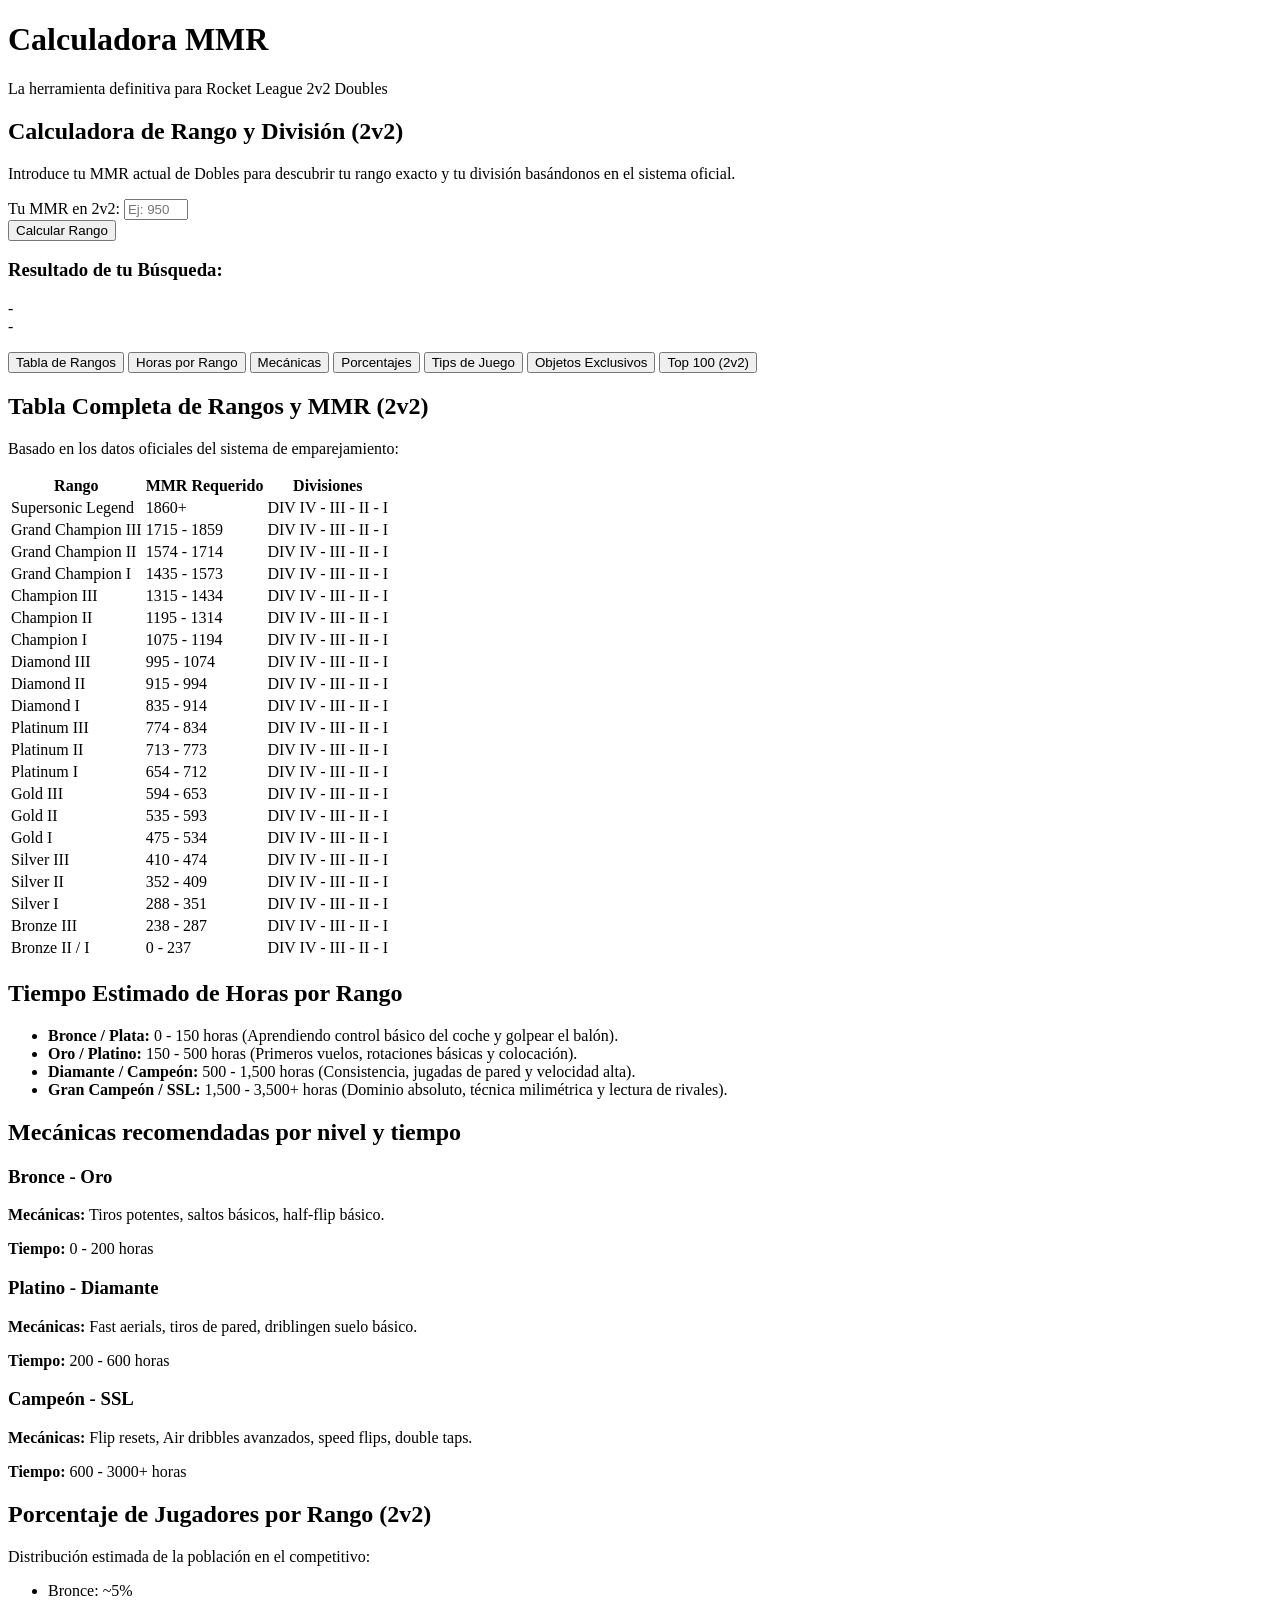
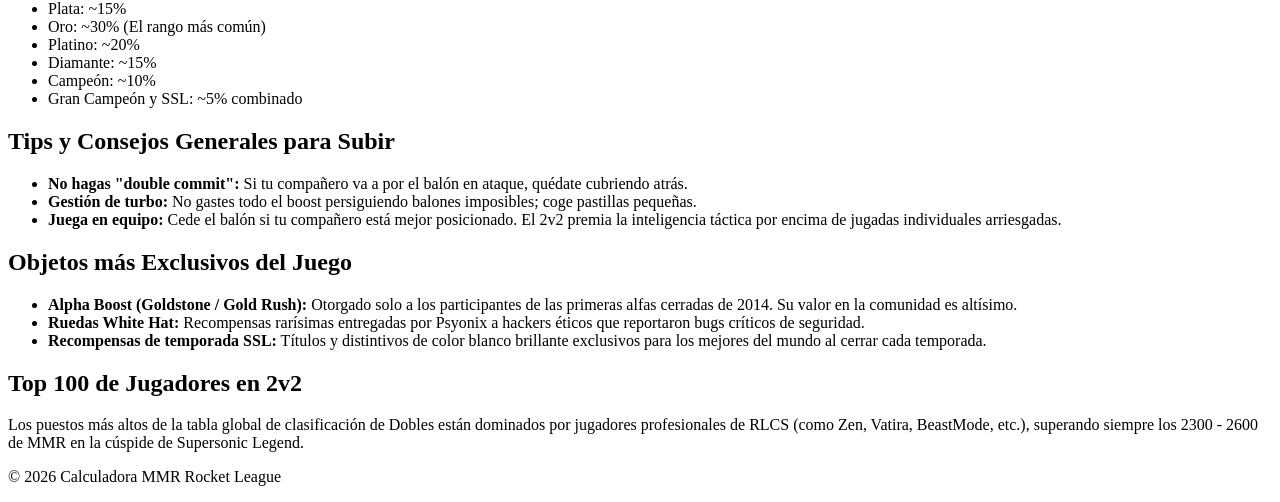
==== commit ca5ce803: "Update index.html" ====
--- a/index.html
+++ b/index.html
@@ -1,12 +1,35 @@
 <!DOCTYPE html>
 <html lang="es">
 <head>
-    <meta charset="UTF-8">
-    <meta name="viewport" content="width=device-width, initial-scale=1.0">
-    <title>Calculadora MMR - Rocket League 2v2</title>
-    <meta name="description" content="Calcula tu MMR y división exacta en Rocket League 2v2. Guía de rangos, mecánicas, porcentajes y top 100.">
-    <link rel="stylesheet" href="style.css">
-    <link href="https://fonts.googleapis.com/css2?family=Orbitron:wght@400;700;900&family=Inter:wght@300;400;600&display=swap" rel="stylesheet">
+  <meta charset="UTF-8">
+  <meta name="viewport" content="width=device-width, initial-scale=1.0">
+
+  <!-- Título SEO optimizado (máx. 60 caracteres) -->
+  <title>Rocketly Tools | Herramientas Online Gratuitas y Utiles</title>
+
+  <!-- Meta descripción persuasiva para atraer clics en Google (150-160 caracteres) -->
+  <meta name="description" content="Descubre las mejores herramientas web gratuitas en Rocketly Tools. Soluciones rápidas, eficaces y fáciles de usar para tus proyectos diarios.">
+  <meta name="robots" content="index, follow">
+  <link rel="canonical" href="https://hugocarrioncamero2011-pixel.github.io/rocketly-tools/">
+
+  <!-- Metaetiquetas Open Graph (para compartir en WhatsApp, Twitter, etc.) -->
+  <meta property="og:title" content="Rocketly Tools | Herramientas Online Gratuitas">
+  <meta property="og:description" content="Aumenta tu productividad con nuestra colección de herramientas online rápidas y gratuitas.">
+  <meta property="og:type" content="website">
+  <meta property="og:url" content="https://hugocarrioncamero2011-pixel.github.io/rocketly-tools/">
+
+  <!-- Datos estructurados para Google (Schema.org) -->
+  <script type="application/ld+json">
+  {
+    "@context": "https://schema.org",
+    "@type": "WebApplication",
+    "name": "Rocketly Tools",
+    "url": "https://hugocarrioncamero2011-pixel.github.io/rocketly-tools/",
+    "description": "Colección de herramientas digitales web gratuitas y fáciles de usar.",
+    "applicationCategory": "UtilitiesApplication",
+    "operatingSystem": "All"
+  }
+  </script>
 </head>
 <body>
 
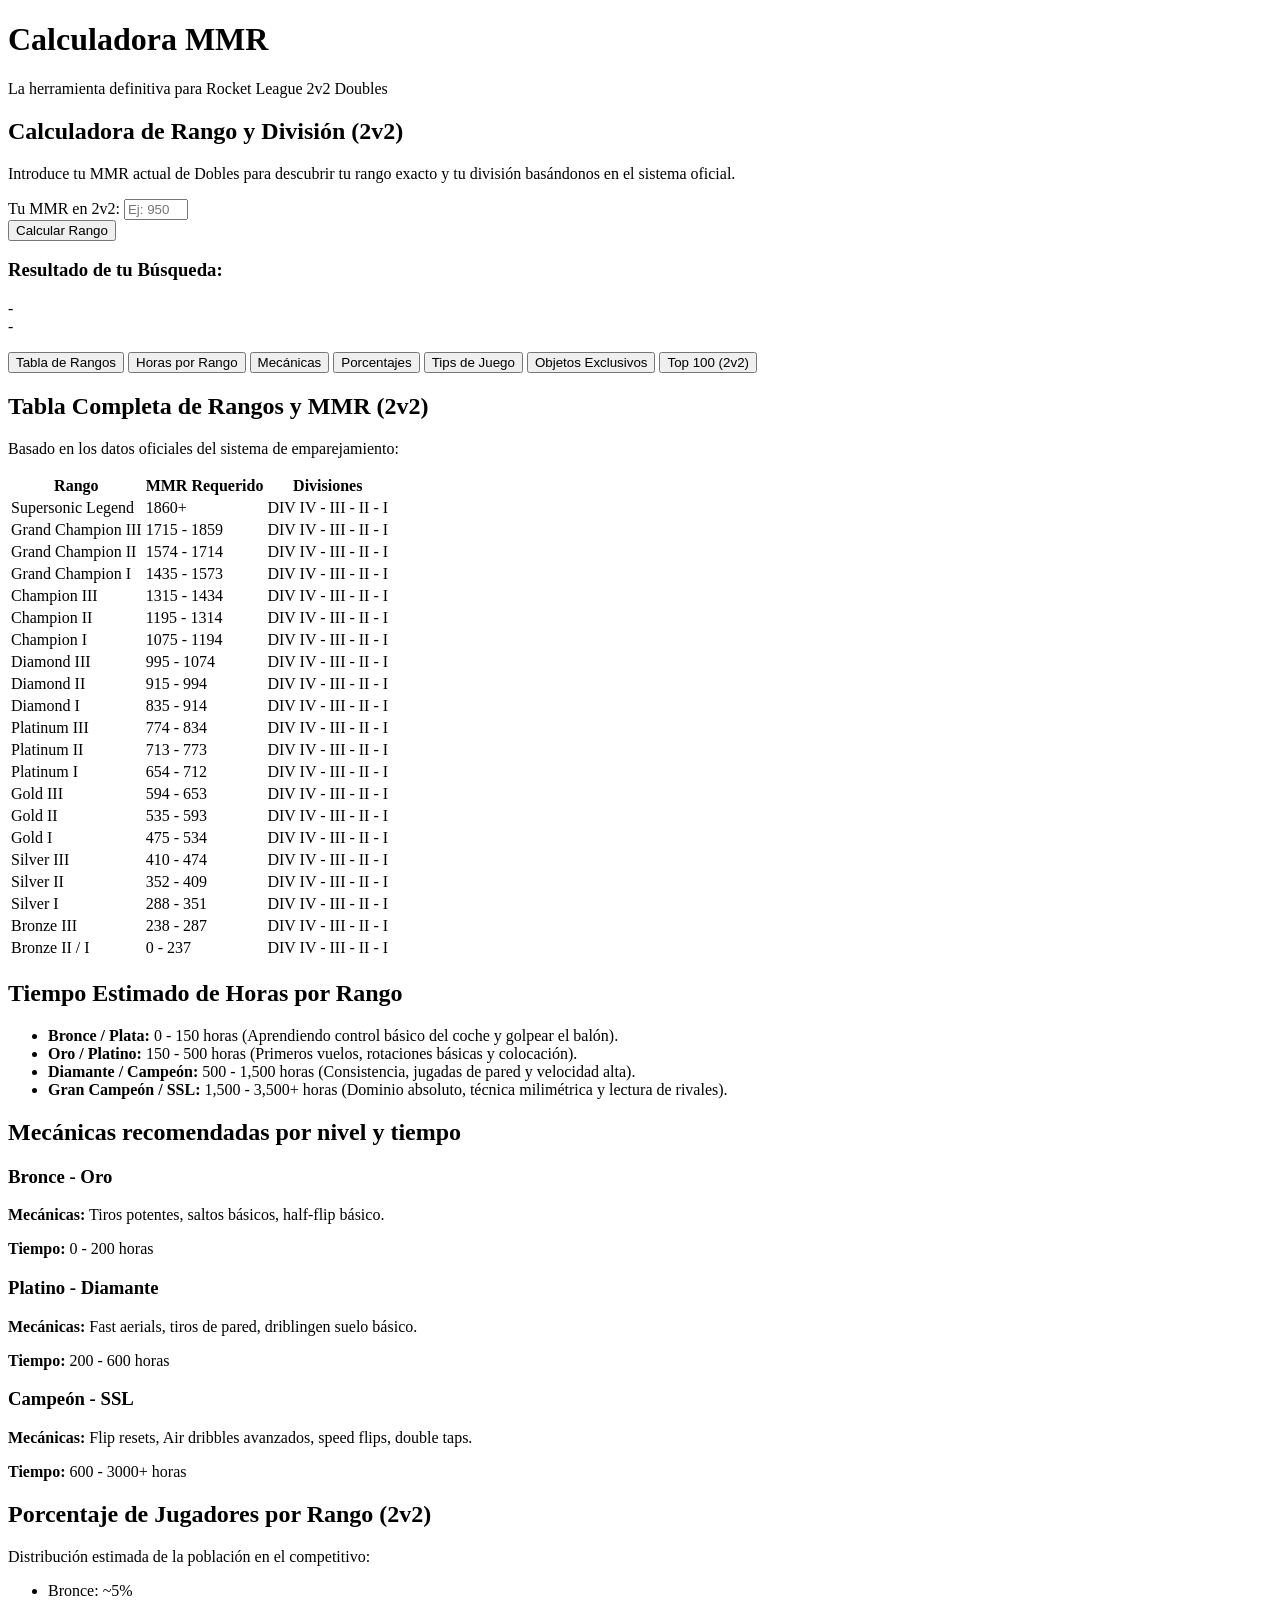
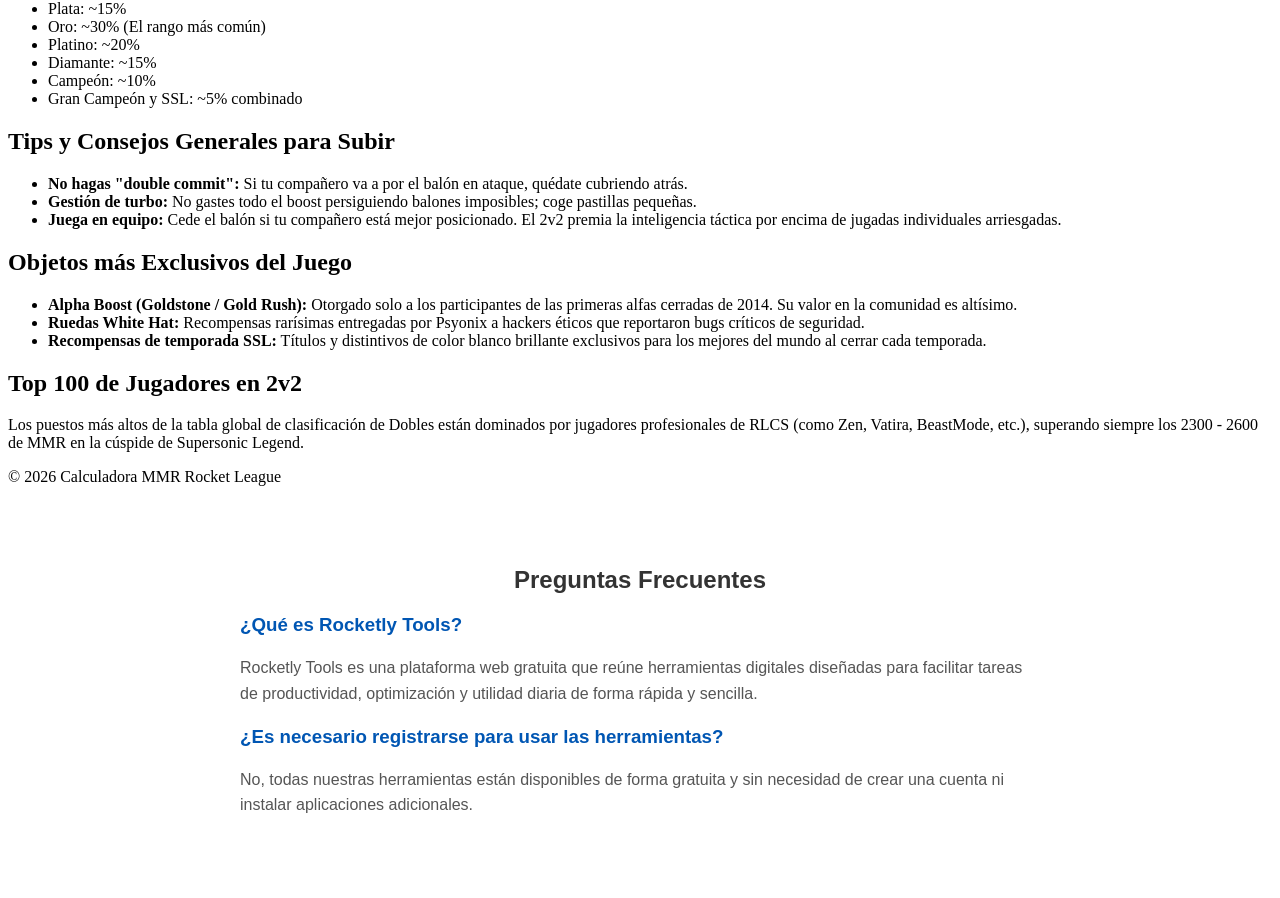
==== commit 0593a9a9: "Update index.html" ====
--- a/index.html
+++ b/index.html
@@ -202,5 +202,23 @@
     </footer>
 
     <script src="script.js"></script>
+  <!-- Sección FAQ optimizada para SEO -->
+<section id="faq-seo" style="max-width: 800px; margin: 40px auto; padding: 20px; font-family: sans-serif;">
+  <h2 style="text-align: center; color: #333;">Preguntas Frecuentes</h2>
+
+  <div style="margin-bottom: 20px;">
+    <h3 style="color: #0056b3;">¿Qué es Rocketly Tools?</h3>
+    <p style="color: #555; line-height: 1.6;">
+      Rocketly Tools es una plataforma web gratuita que reúne herramientas digitales diseñadas para facilitar tareas de productividad, optimización y utilidad diaria de forma rápida y sencilla.
+    </p>
+  </div>
+
+  <div style="margin-bottom: 20px;">
+    <h3 style="color: #0056b3;">¿Es necesario registrarse para usar las herramientas?</h3>
+    <p style="color: #555; line-height: 1.6;">
+      No, todas nuestras herramientas están disponibles de forma gratuita y sin necesidad de crear una cuenta ni instalar aplicaciones adicionales.
+    </p>
+  </div>
+</section>
 </body>
 </html>
